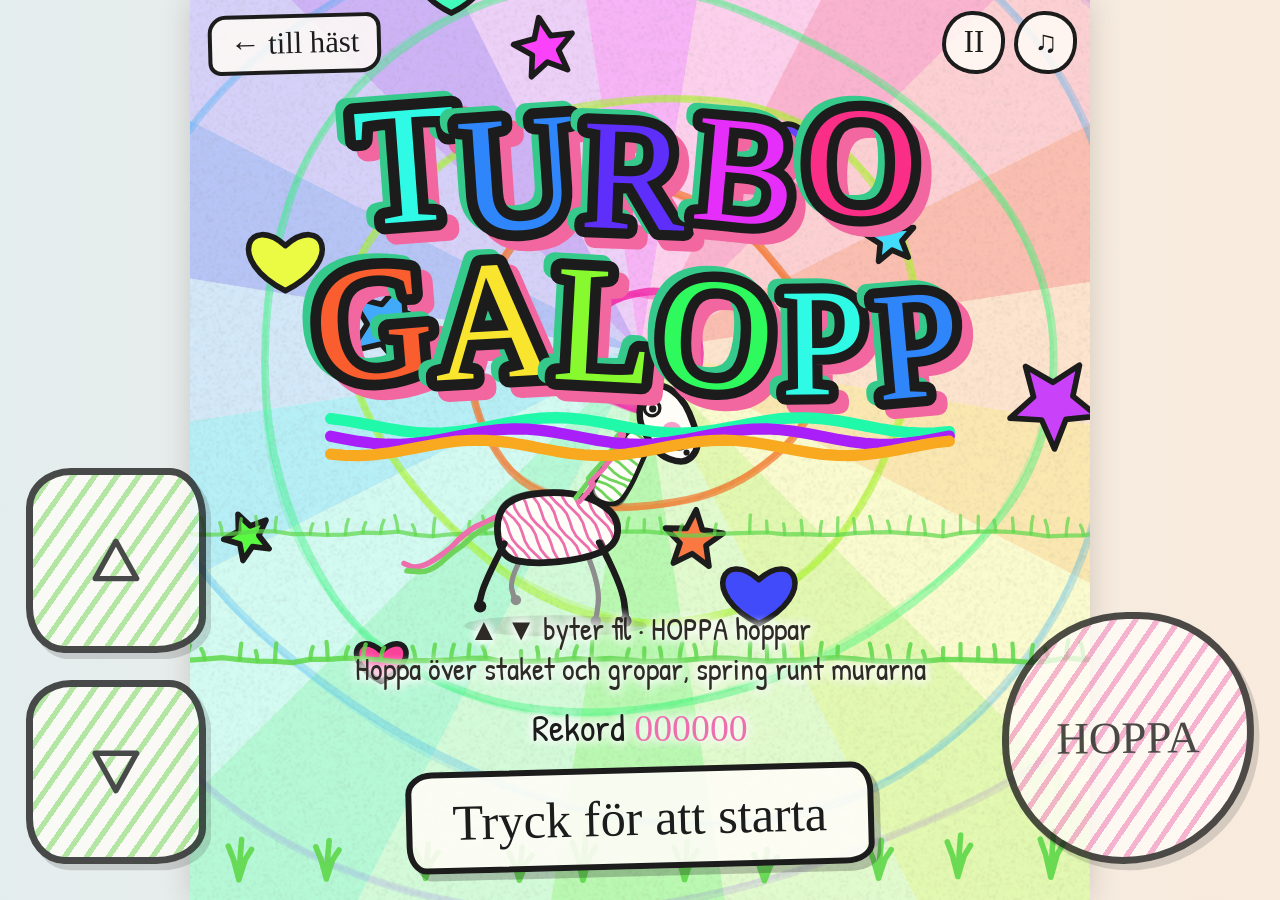
==== turbogalopp/index.html @ 5ca3ac1c "Lägg upp spelet Turbogalopp på /turbogalopp/ med länkar från startsidan Co-Authored-By: Claude Opus " ====
<!DOCTYPE html>
<html lang="sv">
<head>
<meta charset="utf-8">
<meta name="viewport" content="width=device-width,initial-scale=1,maximum-scale=1,user-scalable=no,viewport-fit=cover">
<meta name="theme-color" content="#ece9e6">
<title>Turbogalopp – spela hästspelet från häst</title>
<meta name="description" content="Turbogalopp är ett gratis webbspel från bandet häst. Galoppera genom ängen, hoppa över staket och gropar och samla morötter. Funkar på mobil och dator.">
<link rel="canonical" href="https://haest.se/turbogalopp/">
<link rel="icon" type="image/svg+xml" href="../assets/favicon.svg">
<meta property="og:type" content="website">
<meta property="og:site_name" content="häst">
<meta property="og:locale" content="sv_SE">
<meta property="og:url" content="https://haest.se/turbogalopp/">
<meta property="og:title" content="Turbogalopp – spela hästspelet från häst">
<meta property="og:description" content="Galoppera, hoppa över staket och samla morötter. Slå ditt rekord!">
<meta property="og:image" content="https://haest.se/assets/og-turbogalopp.jpg">
<meta property="og:image:width" content="1200">
<meta property="og:image:height" content="630">
<meta name="twitter:card" content="summary_large_image">
<meta name="twitter:image" content="https://haest.se/assets/og-turbogalopp.jpg">
<script type="application/ld+json">
{"@context":"https://schema.org","@type":"VideoGame","name":"Turbogalopp","url":"https://haest.se/turbogalopp/","inLanguage":"sv-SE","genre":"Endless runner","gamePlatform":"Webbläsare","applicationCategory":"Game","operatingSystem":"Alla","isAccessibleForFree":true,"offers":{"@type":"Offer","price":"0","priceCurrency":"SEK"},"author":{"@type":"MusicGroup","@id":"https://haest.se/#band","name":"häst","url":"https://haest.se/"}}
</script>
<link rel="preconnect" href="https://fonts.googleapis.com">
<link rel="preconnect" href="https://fonts.gstatic.com" crossorigin>
<link href="https://fonts.googleapis.com/css2?family=Patrick+Hand&family=Permanent+Marker&display=swap" rel="stylesheet">
<style>
:root{--ink:#1c1c1c;--pink:#ee6fae;--green:#5fd84a;--paper:linear-gradient(90deg,#e4edee,#f9ebdd);
  --marker:'Permanent Marker','Marker Felt','Chalkboard SE','Comic Sans MS',cursive;
  --hand:'Patrick Hand','Bradley Hand','Segoe Print','Comic Sans MS',cursive}
*{box-sizing:border-box;-webkit-tap-highlight-color:transparent;-webkit-user-select:none;user-select:none;-webkit-touch-callout:none}
html,body{margin:0;height:100%;background:var(--paper);overflow:hidden;overscroll-behavior:none;touch-action:none;color:var(--ink);font-family:var(--hand)}
body{display:flex;flex-direction:column;align-items:center;justify-content:center;gap:3.5vmin;padding:env(safe-area-inset-top) env(safe-area-inset-right) env(safe-area-inset-bottom) env(safe-area-inset-left)}

/* Spelrutan är kvadratisk */
#stage{position:relative;flex:none;width:min(100%,calc(100vh - 46vmin));width:min(100%,calc(100dvh - 46vmin));aspect-ratio:1/1;container-type:inline-size;overflow:hidden;box-shadow:0 0 3vmin rgba(70,55,40,.2)}
#c{display:block;width:100%;height:100%}

.mini{position:absolute;top:1.2cqw;width:7cqw;height:7cqw;display:flex;align-items:center;justify-content:center;font-family:var(--marker);font-size:3.4cqw;background:rgba(255,252,246,.85);border:.5cqw solid var(--ink);border-radius:48% 52% 45% 55%/55% 45% 52% 48%;color:var(--ink);z-index:5;cursor:pointer}
#bSnd{right:1.4cqw}
#bPause{right:9.4cqw}
#bSnd.off{opacity:.4}

.ov{position:absolute;inset:0;display:flex;flex-direction:column;align-items:center;justify-content:center;gap:2.2cqw;background:rgba(250,244,236,.72);text-align:center;font-size:4cqw;line-height:1.35;padding:4cqw;z-index:4}
.ov h1{margin:0;font-family:var(--marker);font-weight:normal;font-size:12cqw;line-height:1.05;color:var(--ink);transform:rotate(-3deg);text-shadow:.8cqw .6cqw 0 #f29bc6,-.5cqw -.4cqw 0 #8be06f}
.ov h1.red{color:var(--ink)}
.ov b{font-family:var(--marker);font-weight:normal;color:var(--pink)}
.ov .big{font-size:5cqw;font-family:var(--marker)}
.ov .how{margin:.8cqw 0 0;font-size:4cqw;line-height:1.4;color:#4a463f}
.gold{color:#e0a800;font-family:var(--marker)}
.blink{animation:bl 1.1s ease-in-out infinite}
@keyframes bl{50%{opacity:.25}}
.hidden{display:none!important}

/* Startskärm: titeln och bakgrunden ritas i canvas, här ligger bara texten längst ned */
.ov.splash{background:none;justify-content:flex-end;gap:1.4cqw;padding-bottom:3.5cqw}
.splash .prompt{font-family:var(--marker);font-size:5.6cqw;background:rgba(255,253,248,.9);border:.7cqw solid var(--ink);border-radius:3cqw 2.4cqw 3.2cqw 2.2cqw/2.4cqw 3.2cqw 2.2cqw 3cqw;padding:1.2cqw 4.5cqw;transform:rotate(-1.5deg);box-shadow:.7cqw .8cqw 0 rgba(28,28,28,.25)}
.splash .rek{font-size:4.2cqw;text-shadow:0 0 1.2cqw #fff,0 0 1.2cqw #fff,0 0 1.2cqw #fff}
.splash .how{margin:0;font-size:3.4cqw;line-height:1.3;color:#2e2a26;text-shadow:0 0 1.2cqw #fff,0 0 1.2cqw #fff,0 0 1.2cqw #fff}
.splash .home{position:absolute;left:2cqw;top:1.6cqw;font-family:var(--marker);font-size:3.4cqw;color:var(--ink);text-decoration:none;background:rgba(255,252,246,.85);border:.5cqw solid var(--ink);border-radius:2cqw 1.6cqw 2.2cqw 1.4cqw;padding:.6cqw 2cqw;transform:rotate(-1.5deg)}
.splash .home:focus-visible{outline:.6cqw solid var(--pink);outline-offset:.6cqw}
.splash.launching>*{opacity:0!important;animation:none!important;transition:opacity .2s}

#toast{position:absolute;left:0;right:0;top:22%;text-align:center;font-family:var(--marker);font-size:6cqw;color:var(--ink);text-shadow:.5cqw .4cqw 0 #f29bc6;opacity:0;pointer-events:none;z-index:3;transform:rotate(-2deg)}
#toast.show{animation:toast 2.4s ease-out}
@keyframes toast{0%{opacity:0;transform:translateY(1.5cqw) rotate(-2deg)}12%{opacity:1;transform:rotate(-2deg)}75%{opacity:1}100%{opacity:0}}

#controls{flex:none;width:100%;height:38vmin;display:grid;grid-template-columns:1fr 1.5fr;gap:3.5vmin;padding:0 4vmin}
.lane{display:flex;flex-direction:column;gap:3vmin;min-height:0}
.btn{flex:1;display:flex;align-items:center;justify-content:center;border:.8vmin solid var(--ink);border-radius:5vmin 4vmin 5.5vmin 4.2vmin/4.4vmin 5.4vmin 4vmin 5vmin;
  background:repeating-linear-gradient(125deg,#fffdf8 0 1.4vmin,#a6e48f 1.4vmin 2vmin);color:var(--ink);font-family:var(--marker);font-size:6.4vmin;touch-action:none;transition:transform .05s;box-shadow:.6vmin .7vmin 0 rgba(28,28,28,.2)}
.btn svg{width:30%;height:48%}
.btn svg *{fill:none;stroke:var(--ink);stroke-width:2.6;stroke-linejoin:round;stroke-linecap:round}
.btn.on{transform:translate(.5vmin,.6vmin);box-shadow:none;filter:brightness(.95)}
#bJump{background:repeating-linear-gradient(125deg,#fffdf8 0 1.4vmin,#f5a3cc 1.4vmin 2vmin);transform:rotate(-.6deg)}
#bJump.on{transform:translate(.5vmin,.6vmin) rotate(-.6deg)}

@media (min-aspect-ratio:13/10){
  #stage{width:min(100%,100vh);width:min(100%,100dvh)}
  #controls{position:fixed;inset:0;display:block;height:auto;padding:0;pointer-events:none}
  .lane{position:absolute;left:calc(env(safe-area-inset-left) + 2vw);bottom:4vmin;width:20vmin;height:44vmin;gap:3vmin}
  #bJump{position:absolute;right:calc(env(safe-area-inset-right) + 2vw);bottom:4vmin;width:28vmin;height:28vmin;border-radius:50% 46% 52% 48%;font-size:5vmin}
  .btn{pointer-events:auto;opacity:.78;font-size:5vmin}
}
</style>
</head>
<body>
<div id="stage">
  <canvas id="c" width="512" height="512"></canvas>
  <div id="toast"></div>
  <div id="bPause" class="mini">II</div>
  <div id="bSnd" class="mini">&#9835;</div>

  <div id="menu" class="ov splash">
    <p class="how">▲ ▼ byter fil · HOPPA hoppar<br>Hoppa över staket och gropar, spring runt murarna</p>
    <div class="rek">Rekord <b id="menuBest">000000</b></div>
    <div class="prompt blink">Tryck för att starta</div>
    <a class="home" id="homeLink" href="../">← till häst</a>
  </div>

  <div id="over" class="ov hidden">
    <h1 class="red">SPELET<br>SLUT</h1>
    <div>Poäng <b id="ovScore">000000</b></div>
    <div>Rekord <b id="ovBest">000000</b></div>
    <div id="ovNew" class="gold hidden blink">Nytt rekord!</div>
    <div class="blink big">Tryck för att köra igen</div>
  </div>

  <div id="pauseOv" class="ov hidden">
    <h1>PAUS</h1>
    <div class="blink big">Tryck för att fortsätta</div>
  </div>
</div>

<div id="controls">
  <div class="lane">
    <div class="btn" id="bUp"><svg viewBox="0 0 24 24"><polygon points="12,3 22,21 2,21"/></svg></div>
    <div class="btn" id="bDown"><svg viewBox="0 0 24 24"><polygon points="12,21 22,3 2,3"/></svg></div>
  </div>
  <div class="btn" id="bJump">HOPPA</div>
</div>

<script>
(() => {
'use strict';

/* ---------- Konstanter ---------- */
const W = 256, H = 256, HX = 30;
const K = 1.35;                         // allt som syns är något större än i första versionen
const FOOT = [150, 186, 222];           // hästens fotlinje i varje fil (0 = längst bort)
const G = 770 * K, JV = 215 * K;        // gravitation, hoppstyrka (samma luftid, högre hopp)
const V_START = 125, V_ACC = 3.2, V_MAX = 300;
const BIOME_LEN = 5200, BLEND = 900;
const KEY_BEST = 'turbogalopp_best_v1';
const INK = '#1c1c1c';
const FONT = '"Permanent Marker","Marker Felt","Chalkboard SE","Comic Sans MS",cursive';

const $ = id => document.getElementById(id);
const cv = $('c'), ctx = cv.getContext('2d');

const clamp = (v, a, b) => Math.max(a, Math.min(b, v));
const lerp = (a, b, t) => a + (b - a) * t;
const hex = h => [parseInt(h.slice(1, 3), 16), parseInt(h.slice(3, 5), 16), parseInt(h.slice(5, 7), 16)];
const mix = (a, b, t) => [lerp(a[0], b[0], t), lerp(a[1], b[1], t), lerp(a[2], b[2], t)];
const css = c => 'rgb(' + (c[0] | 0) + ',' + (c[1] | 0) + ',' + (c[2] | 0) + ')';
const rnd = n => { const s = Math.sin(n * 127.1 + 311.7) * 43758.5453; return s - Math.floor(s); };
const rl = () => Math.floor(Math.random() * 3);
const pad6 = n => String(Math.max(0, Math.floor(n))).padStart(6, '0');

/* ---------- Teman (zoner) ---------- */
const KEYS = ['bgL', 'bgR', 'grass', 'crown', 'sun', 'hill'];
const BIOMES = [
  { name: 'ÄNGEN',      bgL: '#e4edee', bgR: '#f9ebdd', grass: '#5fd84a', crown: '#a6e08f', sun: '#ffd84d', hill: '#b9cccc' },
  { name: 'HÖSTGLÖD',   bgL: '#f1e5d3', bgR: '#f6d2bd', grass: '#e0ae35', crown: '#f29a5c', sun: '#ff9f43', hill: '#d9b9a0' },
  { name: 'FROSTDIMMA', bgL: '#dce2f2', bgR: '#efe6f5', grass: '#6fd3c3', crown: '#cfdcf6', sun: '#f6f8ff', hill: '#b4bfdc' }
].map(b => { const o = { name: b.name }; KEYS.forEach(k => o[k] = hex(b[k])); return o; });
const rgb = {}, pal = {};

/* ---------- Spelstate ---------- */
let state = 'menu';            // menu | launch | play | over
let paused = false;
let time = 0, dist = 0, runDist = 0, playTime = 0, speed = 70;
let score = 0, bonus = 0, best = 0, newRec = false;
let spawnGap = 0, tier = 0, annZone = 0, overTimer = 0, overShown = false, overAt = 0;
let shake = 0, flash = 0, dustT = 0, launchT = 0, whiteFlash = 0;
const LAUNCH_DUR = 2.6;
const confetti = [];
let S = 2, boil = 0, grain = null;
const horse = { lane: 1, laneF: 1, z: 0, vz: 0, onGround: true, jumpBuf: 0, inv: 0, hearts: 3, phase: 0 };
const obstacles = [], pickups = [], particles = [];

try { best = parseInt(localStorage.getItem(KEY_BEST) || '0', 10) || 0; } catch (e) { best = 0; }
$('menuBest').textContent = pad6(best);

/* ---------- Ljud ---------- */
let AC = null, master = null, noiseBuf = null, muted = false;
let outBus = null, fanBus = null;      // egen kanal så att fanfaren kan tystas om man hoppar över den
function initAudio() {
  if (!AC) {
    try {
      AC = new (window.AudioContext || window.webkitAudioContext)();
      master = AC.createGain(); master.gain.value = muted ? 0 : 0.5; master.connect(AC.destination);
      noiseBuf = AC.createBuffer(1, AC.sampleRate, AC.sampleRate);
      const d = noiseBuf.getChannelData(0); for (let i = 0; i < d.length; i++) d[i] = Math.random() * 2 - 1;
    } catch (e) { AC = null; }
  }
  if (AC && AC.state !== 'running') { try { AC.resume(); } catch (e) {} }
  if (AC && !AC._unlocked) {                       // tyst ton som låser upp ljudet på iOS
    try { const b = AC.createBuffer(1, 1, 22050), s = AC.createBufferSource(); s.buffer = b; s.connect(AC.destination); s.start(0); AC._unlocked = true; } catch (e) {}
  }
}
['pointerup', 'touchend', 'click', 'keydown'].forEach(ev => document.addEventListener(ev, () => { if (AC && AC.state !== 'running') { try { AC.resume(); } catch (e) {} } }, { passive: true }));
const mtof = m => 440 * Math.pow(2, (m - 69) / 12);
function tone(f, dur, type, vol, slide, at) {
  if (!AC || muted) return;
  const t = at || AC.currentTime;
  const o = AC.createOscillator(), g = AC.createGain();
  o.type = type || 'square';
  o.frequency.setValueAtTime(f, t);
  if (slide) o.frequency.exponentialRampToValueAtTime(slide, t + dur);
  g.gain.setValueAtTime(vol, t);
  g.gain.exponentialRampToValueAtTime(0.0001, t + dur);
  o.connect(g); g.connect(outBus || master); o.start(t); o.stop(t + dur + 0.03);
}
function noise(dur, vol, ftype, ffreq, at) {
  if (!AC || muted) return;
  const t = at || AC.currentTime;
  const s = AC.createBufferSource(); s.buffer = noiseBuf;
  const f = AC.createBiquadFilter(); f.type = ftype; f.frequency.value = ffreq;
  const g = AC.createGain(); g.gain.setValueAtTime(vol, t); g.gain.exponentialRampToValueAtTime(0.0001, t + dur);
  s.connect(f); f.connect(g); g.connect(outBus || master); s.start(t); s.stop(t + dur + 0.03);
}
const sfx = {
  jump() { tone(260, .16, 'square', .11, 620); },
  land() { noise(.06, .08, 'lowpass', 600); },
  lane() { tone(520, .035, 'square', .04); },
  carrot() { tone(880, .06, 'square', .09); tone(1320, .09, 'square', .09, null, AC ? AC.currentTime + .06 : 0); },
  heart() { [523, 659, 784, 1047].forEach((f, i) => tone(f, .09, 'square', .09, null, AC ? AC.currentTime + i * .07 : 0)); },
  hit() { noise(.28, .3, 'bandpass', 900); tone(170, .3, 'sawtooth', .16, 50); },
  over() { [440, 370, 311, 247].forEach((f, i) => tone(f, .22, 'square', .1, null, AC ? AC.currentTime + i * .18 : 0)); },
  zone() { [392, 523, 659].forEach((f, i) => tone(f, .12, 'triangle', .14, null, AC ? AC.currentTime + i * .09 : 0)); }
};

/* 8-bitsfanfar till startskärmen (ca 2,7 s): C-dur, trumpetlik lead, bas, kick och snare */
function fanfare() {
  if (!AC || muted) return;
  const t0 = AC.currentTime + .05;
  fanBus = AC.createGain(); fanBus.gain.value = 1; fanBus.connect(master); outBus = fanBus;
  const L = [[0, 67, .1], [.12, 67, .1], [.24, 67, .1], [.36, 72, .34], [.72, 67, .1], [.84, 72, .1], [.96, 76, .1], [1.08, 79, .46], [1.58, 76, .1], [1.7, 79, .1], [1.82, 84, .85]];
  const Hm = [[.36, 64, .34], [1.08, 72, .46], [1.82, 76, .85]];
  const B = [[0, 36, .34], [.36, 36, .34], [.72, 41, .3], [1.08, 43, .46], [1.58, 43, .2], [1.82, 36, .9]];
  L.forEach(n => tone(mtof(n[1]), n[2], 'square', .12, null, t0 + n[0]));
  Hm.forEach(n => tone(mtof(n[1]), n[2], 'square', .06, null, t0 + n[0]));
  B.forEach(n => tone(mtof(n[1]), n[2], 'triangle', .26, null, t0 + n[0]));
  [0, .36, .72, 1.08, 1.82].forEach(d => tone(150, .14, 'sine', .35, 40, t0 + d));
  [.36, 1.08, 1.82].forEach(d => noise(.18, .14, 'bandpass', 1800, t0 + d));
  noise(.9, .1, 'highpass', 6000, t0 + 1.82);
  [84, 88, 91, 96].forEach((m, i) => tone(mtof(m), .1, 'square', .06, null, t0 + 2.0 + i * .08));
  outBus = null;
}
function skipFanfare() {
  if (AC && fanBus) { try { fanBus.gain.setTargetAtTime(0, AC.currentTime, .03); } catch (e) {} }
}

/* Liten chiptune-loop: Am - F - C - G */
const BPM = 140, STEP_T = 60 / BPM / 4;
const ROOT = [45, 41, 48, 43];
const CHORD = [[69, 72, 76], [65, 69, 72], [72, 76, 79], [67, 71, 74]];
const ARP = [0, 1, 2, 1, 0, 1, 2, 1];
const BASS_STEPS = [0, 3, 6, 8, 11, 14];
let mStep = 0, mNext = 0, musicOn = false;
function musicStart() { musicOn = true; mStep = 0; mNext = AC ? AC.currentTime + 0.08 : 0; }
function musicResume() { musicOn = true; mNext = AC ? AC.currentTime + 0.05 : 0; }
function musicTick() {
  if (!AC || !musicOn) return;
  const now = AC.currentTime;
  if (mNext < now) mNext = now + 0.05;
  while (mNext < now + 0.2) { playStep(mStep, mNext); mNext += STEP_T; mStep++; }
}
function playStep(s, t) {
  if (muted) return;
  const bar = Math.floor(s / 16) % 4, st = s % 16;
  if (st % 4 === 0) tone(150, .12, 'sine', .32, 42, t);
  if (st === 4 || st === 12) noise(.1, .14, 'bandpass', 1800, t);
  if (st % 2 === 1) noise(.035, .045, 'highpass', 7000, t);
  if (BASS_STEPS.indexOf(st) >= 0) tone(mtof(ROOT[bar] + (st === 6 || st === 14 ? 12 : 0)), STEP_T * 1.7, 'triangle', .22, null, t);
  if (st % 2 === 0) tone(mtof(CHORD[bar][ARP[(st / 2) % 8]]), STEP_T * 1.5, 'square', .04, null, t);
}

/* ---------- Mönster för hinder ---------- */
const OB = {
  fence:  { w: 20, h: Math.round(9 * K) },
  bale:   { w: 20, h: Math.round(15 * K) },
  hurdle: { w: 10, h: Math.round(24 * K) },
  wall:   { w: 18, h: Math.round(40 * K) },
  pit:    { w: 40, h: 0 }
};
function addOb(type, lane, x, w) { obstacles.push({ type, lane, x, w: w || OB[type].w, h: OB[type].h, id: Math.random() * 1000 }); }
function other(l) { let n; do { n = rl(); } while (n === l); return n; }

const PATTERNS = [
  { tier: 0, w: 3, fn: x => { addOb(Math.random() < .5 ? 'fence' : 'bale', rl(), x); return 20; } },
  { tier: 0, w: 2, fn: x => { const l = rl(); for (let i = 0; i < 5; i++) pickups.push({ type: 'carrot', lane: l, x: x + i * 15, z: 0 }); return 75; } },
  { tier: 0, w: 2, fn: x => {
      const l = rl(); addOb('fence', l, x + 21);
      const zs = [8, 23, 32, 23, 8];
      for (let i = 0; i < 5; i++) pickups.push({ type: 'carrot', lane: l, x: x + 2 + i * 13, z: zs[i] });
      return 70; } },
  { tier: 1, w: 3, fn: x => { addOb('wall', rl(), x); return 18; } },
  { tier: 1, w: 2, fn: x => { for (let l = 0; l < 3; l++) addOb('fence', l, x); return 20; } },
  { tier: 1, w: 2, fn: x => { addOb('pit', rl(), x, 40); return 40; } },
  { tier: 2, w: 3, fn: x => { const open = rl(); for (let l = 0; l < 3; l++) if (l !== open) addOb('wall', l, x); return 18; } },
  { tier: 2, w: 2, fn: x => { for (let l = 0; l < 3; l++) addOb('pit', l, x, 44); return 44; } },
  { tier: 2, w: 2, fn: x => { addOb('hurdle', rl(), x); return 10; } },
  { tier: 3, w: 3, fn: x => {
      const sp = Math.max(76, speed * .5); let l = rl();
      for (let i = 0; i < 3; i++) { addOb('wall', l, x + i * sp); l = other(l); }
      return 2 * sp + 18; } },
  { tier: 3, w: 2, fn: x => { for (let l = 0; l < 3; l++) addOb('hurdle', l, x); return 10; } },
  { tier: 4, w: 3, fn: x => {
      const sp = speed * .95;
      for (let l = 0; l < 3; l++) addOb('fence', l, x);
      const open = rl(); for (let l = 0; l < 3; l++) if (l !== open) addOb('wall', l, x + sp);
      return sp + 18; } }
];
function choosePattern() {
  const pool = PATTERNS.filter(p => p.tier <= tier);
  let r = Math.random() * pool.reduce((s, p) => s + p.w, 0);
  for (const p of pool) { r -= p.w; if (r < 0) return p; }
  return pool[0];
}
function spawn() {
  const x0 = W + 24;
  let len = choosePattern().fn(x0);
  if (horse.hearts < 3 && Math.random() < .12) { pickups.push({ type: 'heart', lane: rl(), x: x0 + len + 40, z: 0 }); len += 60; }
  spawnGap = len + speed * (0.9 + Math.random() * 0.35) + 24;
}

/* ---------- Partiklar ---------- */
function puff(x, y, n, col, vy0) {
  for (let i = 0; i < n; i++) particles.push({ x, y, vx: -30 - Math.random() * 70, vy: -(vy0 || 20) * (.3 + Math.random()), life: .35 + Math.random() * .3, max: .65, s: 1.3 + Math.random() * 2, c: col });
}
function sparks(x, y, n, cols) {
  for (let i = 0; i < n; i++) {
    const a = Math.random() * 6.28, v = 40 + Math.random() * 90;
    particles.push({ x, y, vx: Math.cos(a) * v, vy: Math.sin(a) * v - 30, life: .4 + Math.random() * .3, max: .7, s: 2.2, c: cols[i % cols.length] });
  }
}

/* ---------- Styrning ---------- */
function showToast(t) { const el = $('toast'); el.textContent = t; el.classList.remove('show'); void el.offsetWidth; el.classList.add('show'); }
function laneMove(d) {
  if (state !== 'play' || paused) return;
  const n = clamp(horse.lane + d, 0, 2);
  if (n !== horse.lane) { horse.lane = n; sfx.lane(); }
}
function doJump() { horse.vz = JV; horse.onGround = false; horse.jumpBuf = 0; sfx.jump(); puff(HX + 10, laneFoot(), 4, '#b9a98a', 25); }
function jumpPress() {
  if (state !== 'play' || paused) return;
  if (horse.onGround) doJump(); else horse.jumpBuf = .14;
}
function laneFoot() {
  const f = clamp(horse.laneF, 0, 2), i = Math.min(1, Math.floor(f)), t = f - i;
  return lerp(FOOT[i], FOOT[i + 1], t);
}

function start() {
  initAudio(); skipFanfare(); confetti.length = 0; whiteFlash = 0;
  $('menu').classList.remove('launching');
  obstacles.length = 0; pickups.length = 0; particles.length = 0;
  Object.assign(horse, { lane: 1, laneF: 1, z: 0, vz: 0, onGround: true, jumpBuf: 0, inv: 0, hearts: 3, phase: 0 });
  state = 'play'; paused = false; dist = 0; runDist = 0; playTime = 0; bonus = 0; score = 0; newRec = false;
  speed = V_START; spawnGap = 170; tier = 0; annZone = 0; shake = 0; flash = 0; overShown = false;
  $('menu').classList.add('hidden'); $('over').classList.add('hidden'); $('pauseOv').classList.add('hidden');
  musicStart();
}
function beginLaunch() {
  initAudio();
  if (AC && AC.state !== 'running') { try { AC.resume().then(fanfare).catch(() => {}); } catch (e) {} } else fanfare();
  state = 'launch'; launchT = 0; whiteFlash = .6;
  $('menu').classList.add('launching');
  confetti.length = 0;
  for (let i = 0; i < 90; i++) {
    const a = Math.random() * Math.PI * 2, v = 40 + Math.random() * 150;
    confetti.push({ x: 128, y: 100, vx: Math.cos(a) * v, vy: Math.sin(a) * v - 70, rot: Math.random() * 6.28, vr: (Math.random() - .5) * 14, c: Math.floor(Math.random() * 360), life: 1.6 + Math.random() * 1.4 });
  }
}
function hurt(kind) {
  if (horse.inv > 0 || state !== 'play') return;
  horse.hearts--; horse.inv = 1.6; shake = .3; flash = .35;
  speed *= .62; sfx.hit();
  sparks(HX + 20, laneFoot() - horse.z - 18, 12, ['#ee6fae', '#1c1c1c', '#f2c230']);
  if (kind === 'pit') { horse.vz = 170 * K; horse.onGround = false; }
  if (horse.hearts <= 0) gameOver();
}
function gameOver() {
  state = 'over'; overTimer = 0; overShown = false; horse.inv = 0; musicOn = false;
  sfx.over();
  if (score > best) { best = score; newRec = true; try { localStorage.setItem(KEY_BEST, String(best)); } catch (e) {} }
}
function showOver() {
  overShown = true; overAt = performance.now();
  $('ovScore').textContent = pad6(score); $('ovBest').textContent = pad6(best);
  $('ovNew').classList.toggle('hidden', !newRec);
  $('menuBest').textContent = pad6(best);
  $('over').classList.remove('hidden');
}
function setPaused(p) {
  if (state !== 'play') return;
  paused = p; $('pauseOv').classList.toggle('hidden', !p);
  if (p) musicOn = false; else musicResume();
}

function bindBtn(el, fn) {
  el.addEventListener('pointerdown', e => { e.preventDefault(); e.stopPropagation(); initAudio(); el.classList.add('on'); fn(); });
  ['pointerup', 'pointercancel', 'pointerleave'].forEach(ev => el.addEventListener(ev, () => el.classList.remove('on')));
}
bindBtn($('bUp'), () => laneMove(-1));
bindBtn($('bDown'), () => laneMove(1));
bindBtn($('bJump'), jumpPress);
$('bSnd').addEventListener('pointerdown', e => {
  e.preventDefault(); e.stopPropagation(); initAudio();
  muted = !muted; if (master) master.gain.value = muted ? 0 : .5; $('bSnd').classList.toggle('off', muted);
});
$('bPause').addEventListener('pointerdown', e => { e.preventDefault(); e.stopPropagation(); setPaused(!paused); });
cv.addEventListener('pointerdown', e => { e.preventDefault(); initAudio(); jumpPress(); });
/* Länken tillbaka till haest.se ska inte starta spelet */
['pointerdown', 'pointerup'].forEach(ev => $('homeLink').addEventListener(ev, e => e.stopPropagation()));
$('homeLink').addEventListener('keydown', e => e.stopPropagation());
$('menu').addEventListener('pointerdown', e => { e.preventDefault(); initAudio(); });
$('menu').addEventListener('pointerup', e => { e.preventDefault(); if (state === 'menu') beginLaunch(); else if (state === 'launch' && launchT > .3) start(); });
$('over').addEventListener('pointerdown', e => { e.preventDefault(); if (performance.now() - overAt > 700) start(); });
$('pauseOv').addEventListener('pointerdown', e => { e.preventDefault(); setPaused(false); });

document.addEventListener('keydown', e => {
  const c = e.code;
  if (c === 'ArrowUp' || c === 'KeyW') { laneMove(-1); e.preventDefault(); }
  else if (c === 'ArrowDown' || c === 'KeyS') { laneMove(1); e.preventDefault(); }
  else if (c === 'Space' || c === 'ArrowRight' || c === 'KeyD' || c === 'KeyZ' || c === 'KeyX') {
    e.preventDefault(); if (e.repeat) return; initAudio();
    if (state === 'menu') beginLaunch();
    else if (state === 'launch') start();
    else if (state === 'over') { if (overShown && performance.now() - overAt > 400) start(); }
    else if (paused) setPaused(false);
    else jumpPress();
  }
  else if (c === 'Enter') { if (state === 'menu') beginLaunch(); else if (state === 'launch' || (state === 'over' && overShown)) start(); else if (paused) setPaused(false); }
  else if (c === 'KeyP' || c === 'Escape') setPaused(!paused);
  else if (c === 'KeyM') { initAudio(); muted = !muted; if (master) master.gain.value = muted ? 0 : .5; $('bSnd').classList.toggle('off', muted); }
});
document.addEventListener('visibilitychange', () => { if (document.hidden && state === 'play' && !paused) setPaused(true); });
window.addEventListener('blur', () => { if (state === 'play' && !paused) setPaused(true); });
document.addEventListener('gesturestart', e => e.preventDefault());
document.addEventListener('contextmenu', e => e.preventDefault());

/* ---------- Uppdatering ---------- */
function update(dt) {
  time += dt;
  if (state === 'play') {
    playTime += dt;
    const target = Math.min(V_MAX, V_START + playTime * V_ACC);
    speed += (target - speed) * Math.min(1, dt * 1.5);
    tier = Math.min(4, Math.floor(playTime / 12));
    runDist += speed * dt;
    score = Math.floor(runDist * .5) + bonus;
    musicTick();
  } else if (state === 'over') {
    speed = Math.max(0, speed - 300 * dt);
    overTimer += dt;
    if (!overShown && overTimer > .9) showOver();
  } else {
    speed = 70;
  }
  dist += speed * dt;

  if (state === 'play') {
    const zone = Math.floor((dist + BLEND) / BIOME_LEN);
    if (zone !== annZone) { annZone = zone; showToast(BIOMES[zone % 3].name); sfx.zone(); }
  }

  if (state === 'launch') {
    launchT += dt;
    for (const c of confetti) { c.x += c.vx * dt; c.y += c.vy * dt; c.vy += 180 * dt; c.vx *= 1 - .6 * dt; c.rot += c.vr * dt; c.life -= dt; }
    if (launchT >= LAUNCH_DUR) start();
  }
  whiteFlash = Math.max(0, whiteFlash - dt * 1.6);

  /* Häst */
  const d = horse.lane - horse.laneF, stp = 9 * dt;
  horse.laneF = Math.abs(d) <= stp ? horse.lane : horse.laneF + Math.sign(d) * stp;
  if (!horse.onGround) {
    horse.vz -= G * dt; horse.z += horse.vz * dt;
    if (horse.z <= 0) {
      horse.z = 0; horse.vz = 0; horse.onGround = true;
      puff(HX + 12, laneFoot(), 6, '#b9a98a', 30); sfx.land();
      if (horse.jumpBuf > 0 && state === 'play') doJump();
    }
  }
  horse.jumpBuf = Math.max(0, horse.jumpBuf - dt);
  horse.inv = Math.max(0, horse.inv - dt);
  horse.phase += dt * Math.PI * 2 * (1.4 + speed / 170);
  if (horse.onGround && speed > 20) {
    dustT -= dt;
    if (dustT <= 0) { dustT = .09; puff(HX + 8 + (Math.random() < .5 ? 0 : 24), laneFoot(), 1, '#b9a98a', 14); }
  }

  /* Objekt */
  const mv = speed * dt;
  for (const o of obstacles) o.x -= mv;
  for (const p of pickups) p.x -= mv;
  for (let i = obstacles.length - 1; i >= 0; i--) if (obstacles[i].x < -60) obstacles.splice(i, 1);
  for (let i = pickups.length - 1; i >= 0; i--) if (pickups[i].x < -30) pickups.splice(i, 1);

  if (state === 'play') {
    spawnGap -= mv;
    if (spawnGap <= 0) spawn();

    const hl = HX + 6, hr = HX + 34, lane = Math.round(horse.laneF);
    for (const o of obstacles) {
      if (o.lane !== lane) continue;
      if (o.type === 'pit') {
        if (hr > o.x + 8 && hl < o.x + o.w - 8 && horse.z < 3) hurt('pit');
      } else if (hr > o.x + 2 && hl < o.x + o.w - 2 && horse.z < o.h - 3) hurt('hit');
    }
    for (let i = pickups.length - 1; i >= 0; i--) {
      const p = pickups[i];
      if (p.lane !== lane || hr <= p.x || hl >= p.x + 10) continue;
      if (Math.abs((horse.z + 11) - (p.z + 7)) > 20) continue;
      pickups.splice(i, 1);
      if (p.type === 'heart') { if (horse.hearts < 3) horse.hearts++; bonus += 100; sfx.heart(); sparks(p.x + 5, FOOT[p.lane] - p.z - 10, 8, ['#ee6fae', '#f2c230']); }
      else { bonus += 250; sfx.carrot(); sparks(p.x + 5, FOOT[p.lane] - p.z - 10, 6, ['#ff9a2e', '#f2c230']); }
    }
  }

  for (let i = particles.length - 1; i >= 0; i--) {
    const p = particles[i];
    p.life -= dt; if (p.life <= 0) { particles.splice(i, 1); continue; }
    p.x += p.vx * dt; p.y += p.vy * dt; p.vy += 140 * dt;
  }
  shake = Math.max(0, shake - dt); flash = Math.max(0, flash - dt);
}

/* ---------- Handritad ritstil ---------- */
/* Linjerna "kokar" ~9 gånger i sekunden, som i en handritad loop. */
function R(seed, i, amp) { return (rnd(seed * 7.31 + i * 1.93 + boil * 5.17) - .5) * 2 * amp; }
function wob(pts, seed, amp) {
  const q = new Array(pts.length);
  for (let i = 0; i < pts.length; i++) q[i] = [pts[i][0] + R(seed, i * 2, amp), pts[i][1] + R(seed, i * 2 + 1, amp)];
  return q;
}
function pathSmooth(q, closed) {
  const n = q.length;
  ctx.beginPath();
  if (n < 3) { ctx.moveTo(q[0][0], q[0][1]); for (let i = 1; i < n; i++) ctx.lineTo(q[i][0], q[i][1]); return; }
  if (closed) {
    ctx.moveTo((q[n - 1][0] + q[0][0]) / 2, (q[n - 1][1] + q[0][1]) / 2);
    for (let i = 0; i < n; i++) { const a = q[i], b = q[(i + 1) % n]; ctx.quadraticCurveTo(a[0], a[1], (a[0] + b[0]) / 2, (a[1] + b[1]) / 2); }
    ctx.closePath();
  } else {
    ctx.moveTo(q[0][0], q[0][1]);
    for (let i = 1; i < n - 1; i++) { const a = q[i], b = q[i + 1]; ctx.quadraticCurveTo(a[0], a[1], (a[0] + b[0]) / 2, (a[1] + b[1]) / 2); }
    ctx.lineTo(q[n - 1][0], q[n - 1][1]);
  }
}
/* Svart/färgad kontur, ritad två gånger med lite förskjutning */
function ink(pts, col, w, seed, closed, amp, alpha) {
  const base = ctx.globalAlpha, a = alpha === undefined ? 1 : alpha;
  ctx.lineCap = 'round'; ctx.lineJoin = 'round'; ctx.strokeStyle = col;
  for (let pass = 0; pass < 2; pass++) {
    pathSmooth(wob(pts, seed + pass * 3.7, amp === undefined ? .3 : amp), closed);
    ctx.lineWidth = pass ? w * .55 : w;
    ctx.globalAlpha = base * a * (pass ? .5 : 1);
    ctx.stroke();
  }
  ctx.globalAlpha = base;
}
function fillPoly(pts, col, seed, amp) {
  pathSmooth(wob(pts, seed, amp === undefined ? .25 : amp), true);
  ctx.fillStyle = col; ctx.fill();
}
/* Vågig skraffering, klippt mot formen */
function hatch(pts, seed, col, sp, ang, wig, lw) {
  const q = wob(pts, seed, .25);
  let x0 = 1e9, y0 = 1e9, x1 = -1e9, y1 = -1e9;
  for (const p of q) { if (p[0] < x0) x0 = p[0]; if (p[0] > x1) x1 = p[0]; if (p[1] < y0) y0 = p[1]; if (p[1] > y1) y1 = p[1]; }
  const cx = (x0 + x1) / 2, cy = (y0 + y1) / 2, r = Math.hypot(x1 - x0, y1 - y0) / 2 + 1;
  pathSmooth(q, true);
  ctx.save(); ctx.clip();
  ctx.translate(cx, cy); ctx.rotate(ang);
  ctx.strokeStyle = col; ctx.lineWidth = lw || .45; ctx.lineCap = 'round'; ctx.lineJoin = 'round';
  ctx.beginPath();
  let k = 0;
  for (let y = -r; y <= r; y += sp, k++) {
    for (let x = -r; x <= r; x += 1.3) {
      const yy = y + Math.sin(x * .85 + k * 1.7 + boil * .9) * wig;
      if (x === -r) ctx.moveTo(x, yy); else ctx.lineTo(x, yy);
    }
  }
  ctx.stroke(); ctx.restore();
}
/* Hjärta som en lite sned handritad kontur */
function heartPts(cx, cy, s) {
  const pts = [], n = 16;
  for (let i = 0; i < n; i++) {
    const t = i / n * Math.PI * 2;
    const x = 16 * Math.pow(Math.sin(t), 3), y = -(13 * Math.cos(t) - 5 * Math.cos(2 * t) - 2 * Math.cos(3 * t) - Math.cos(4 * t));
    pts.push([cx + x * s / 32, cy + y * s / 32 + s * .04]);
  }
  return pts;
}
function heartPath(cx, cy, s) {
  ctx.beginPath();
  ctx.moveTo(cx, cy + s * .38);
  ctx.bezierCurveTo(cx - s * .85, cy - s * .05, cx - s * .5, cy - s * .7, cx, cy - s * .25);
  ctx.bezierCurveTo(cx + s * .5, cy - s * .7, cx + s * .85, cy - s * .05, cx, cy + s * .38);
  ctx.closePath();
}
function starPath(cx, cy, r, rot) {
  ctx.beginPath();
  for (let i = 0; i < 10; i++) {
    const a = rot + i * Math.PI / 5 - Math.PI / 2, rr = i % 2 ? r * .45 : r;
    const x = cx + Math.cos(a) * rr, y = cy + Math.sin(a) * rr;
    if (i) ctx.lineTo(x, y); else ctx.moveTo(x, y);
  }
  ctx.closePath();
}
function blob(cx, cy, rx, ry, n, bump, seed) {
  const pts = [];
  for (let i = 0; i < n; i++) {
    const a = i / n * Math.PI * 2, b = 1 + bump * Math.sin(a * 3 + seed);
    pts.push([cx + Math.cos(a) * rx * b, cy + Math.sin(a) * ry * b]);
  }
  return pts;
}

/* ---------- Palett, papper, bakgrund ---------- */
function updatePalette() {
  const idx = Math.floor(dist / BIOME_LEN), pos = dist - idx * BIOME_LEN;
  let t = clamp((pos - (BIOME_LEN - BLEND)) / BLEND, 0, 1); t = t * t * (3 - 2 * t);
  const a = BIOMES[idx % 3], b = BIOMES[(idx + 1) % 3];
  KEYS.forEach(k => { rgb[k] = mix(a[k], b[k], t); pal[k] = css(rgb[k]); });
}
function makeGrain(pw, ph) {
  const c = document.createElement('canvas'); c.width = pw; c.height = ph;
  const g = c.getContext('2d'), id = g.createImageData(pw, ph), d = id.data;
  for (let i = 0; i < d.length; i += 4) {
    const v = 90 + Math.random() * 110 | 0;
    d[i] = v; d[i + 1] = v - 4; d[i + 2] = v - 10;
    d[i + 3] = Math.random() < .55 ? Math.random() * 26 | 0 : 0;
  }
  g.putImageData(id, 0, 0);
  return c;
}
function resize() {
  const r = cv.getBoundingClientRect();
  const dpr = Math.min(window.devicePixelRatio || 1, 3);
  const pw = Math.max(64, Math.min(1500, Math.round(r.width * dpr)));
  if (cv.width !== pw || cv.height !== pw) { cv.width = pw; cv.height = pw; }
  S = pw / W;
  grain = makeGrain(Math.ceil(pw / 2.2), Math.ceil(pw / 2.2));
}
function drawPaper() {
  const g = ctx.createLinearGradient(0, 0, W, 0);
  g.addColorStop(0, pal.bgL); g.addColorStop(1, pal.bgR);
  ctx.fillStyle = g; ctx.fillRect(0, 0, W, H);
  if (grain) {
    ctx.setTransform(1, 0, 0, 1, 0, 0);
    ctx.imageSmoothingEnabled = true;
    ctx.drawImage(grain, 0, 0, cv.width, cv.height);
    ctx.setTransform(S, 0, 0, S, 0, 0);
  }
}

const DECOR = Array.from({ length: 9 }, (_, i) => ({ x: i * 57 + rnd(i + 3) * 24, y: 34 + rnd(i + 30) * 70, t: i % 3, p: rnd(i + 70) * 6.28 }));
function drawDoodles() {
  /* sol / måne */
  const sx = 198, sy = 66;
  const disc = blob(sx, sy, 14, 14, 12, .03, 1);
  ctx.save(); ctx.globalAlpha = .9;
  pathSmooth(wob(disc, 3, .4), true); ctx.fillStyle = '#fffdf8'; ctx.fill();
  hatch(disc, 4, pal.sun, 1.7, .9, .4, .8);
  ink(disc, '#6a6458', 1, 5, true, .5, .8);
  ctx.restore();

  /* moln */
  ctx.save(); ctx.globalAlpha = .7;
  for (let i = 0; i < 4; i++) {
    const span = 380, x = (((i * 95 + rnd(i + 11) * 30) - dist * .04) % span + span) % span - 60;
    if (x > W + 50) continue;
    const y = 38 + rnd(i + 21) * 44, w = 46 + rnd(i + 5) * 24;
    ctx.save(); ctx.translate(x, y);
    const cl = blob(0, 0, w / 2, w / 5, 14, .22, i);
    pathSmooth(wob(cl, i + 8, .5), true); ctx.fillStyle = 'rgba(255,255,255,.55)'; ctx.fill();
    ink(cl, '#aab6c6', .9, i * 3 + 1, true, .5, .9);
    ctx.restore();
  }
  ctx.restore();

  /* kullar */
  ctx.save();
  const off = dist * .07, pts = [];
  for (let x = -6; x <= W + 8; x += 8) pts.push([x, 124 + Math.sin((x + off) * .022) * 7 + Math.sin((x + off) * .06 + 1) * 3]);
  const poly = pts.concat([[W + 8, 150], [-6, 150]]);
  pathSmooth(poly, true); ctx.globalAlpha = .28; ctx.fillStyle = pal.hill; ctx.fill();
  ctx.globalAlpha = 1;
  ink(pts, pal.hill, 1.2, 77, false, .45, .95);
  ctx.restore();

  /* svävande hjärtan och stjärnor */
  ctx.save(); ctx.lineWidth = 1; ctx.lineJoin = 'round'; ctx.globalAlpha = .75;
  const span = 513;
  for (const d of DECOR) {
    const x = (((d.x - dist * .11) % span) + span) % span - 30;
    if (x > W + 10) continue;
    const y = d.y + Math.sin(time * 1.4 + d.p) * 2.5;
    if (d.t === 0) { ctx.strokeStyle = '#62d94c'; heartPath(x, y, 8); }
    else { ctx.strokeStyle = d.t === 1 ? '#f2c230' : '#f08cbc'; starPath(x, y, 5.6, Math.sin(d.p + boil * .3) * .12); }
    ctx.stroke();
  }
  ctx.restore();

  /* träd */
  ctx.save(); ctx.globalAlpha = .8;
  const sp = 46, off2 = dist * .22, k0 = Math.floor(off2 / sp) - 1;
  for (let k = k0; k <= k0 + Math.ceil(W / sp) + 2; k++) {
    if (rnd(k + 400) < .25) continue;
    const x = k * sp + rnd(k) * 16 - off2;
    if (x < -16 || x > W + 16) continue;
    const h = 9 + rnd(k + 99) * 9, by = 146;
    ink([[x, by], [x + .6, by - h * .6], [x, by - h]], INK, 1, k, false, .3, .8);
    const cr = blob(x, by - h - 7, 8 + rnd(k + 7) * 3, 8 + rnd(k + 9) * 3, 10, .15, k);
    pathSmooth(wob(cr, k + 2, .5), true); ctx.fillStyle = pal.crown; ctx.fill();
    ink(cr, INK, .9, k + 5, true, .5, .75);
  }
  ctx.restore();
}

function gy(l, idx) { return FOOT[l] + 1.8 + Math.sin(idx * .9 + l * 2) * .5 + R(l * 31, idx, .35); }
function drawGrass(l) {
  const w = [1.2, 1.5, 1.9][l], a = [.7, .85, 1][l];
  ctx.save(); ctx.globalAlpha = a; ctx.lineCap = 'round'; ctx.lineJoin = 'round';
  ctx.strokeStyle = pal.grass; ctx.lineWidth = w;
  const step = 5, k0 = Math.floor(dist / step), off = dist - k0 * step;
  ctx.beginPath();
  for (let i = -2; i * step - off <= W + 10; i++) {
    const x = i * step - off, y = gy(l, k0 + i);
    if (i === -2) ctx.moveTo(x, y); else ctx.lineTo(x, y);
  }
  ctx.stroke();
  ctx.lineWidth = w * .8;
  ctx.beginPath();
  for (let i = -2; i * step - off <= W + 10; i++) {
    const idx = k0 + i;
    if (rnd(idx * 3 + l) < .1) continue;
    const x = i * step - off, y = gy(l, idx), hgt = 2.8 + rnd(idx + l * 9) * 2.4, lean = (rnd(idx + 50) - .5) * 2;
    ctx.moveTo(x, y); ctx.lineTo(x + lean * .4, y - hgt * .6); ctx.lineTo(x + lean, y - hgt);
  }
  ctx.stroke();
  ctx.restore();
}
/* Stora grästussar längst fram, rör sig snabbare */
function drawForeground() {
  ctx.save(); ctx.strokeStyle = pal.grass; ctx.lineWidth = 1.6; ctx.lineCap = 'round'; ctx.lineJoin = 'round'; ctx.globalAlpha = .9;
  const span = 26 * 12, off = (dist * 1.45) % span;
  ctx.beginPath();
  for (let k = 0; k < 12; k++) {
    const x = (((k * 26 + rnd(k + 600) * 10 - off) % span) + span) % span - 14;
    if (x > W + 10) continue;
    const y = H - 6 + R(k, 3, .8), h = 6 + rnd(k + 640) * 5;
    ctx.moveTo(x, y); ctx.lineTo(x - 1.5, y - h * .6); ctx.lineTo(x - 3, y - h);
    ctx.moveTo(x, y); ctx.lineTo(x + .4, y - h * .7); ctx.lineTo(x + .8, y - h * 1.2);
    ctx.moveTo(x, y); ctx.lineTo(x + 1.8, y - h * .6); ctx.lineTo(x + 3.6, y - h * .9);
  }
  ctx.stroke(); ctx.restore();
}

/* ---------- Hinder, plock och häst ---------- */
function shadow(x, y, w) {
  ctx.save(); ctx.globalAlpha = .13; ctx.fillStyle = '#4a4540';
  ctx.beginPath(); ctx.ellipse(x + w / 2, y + 2, w / 2 + 1, 2.4, 0, 0, 6.283); ctx.fill(); ctx.restore();
}
function clipPoly(pts, seed) { pathSmooth(wob(pts, seed, .3), true); ctx.save(); ctx.clip(); }

function drawPit(o) {
  const cy = FOOT[o.lane] - 4, x = o.x, w = o.w, id = o.id;
  const pts = [[0, -10], [w * .5, -13], [w, -10], [w + 1.5, 0], [w, 11], [w * .5, 14], [0, 11], [-1.5, 0]].map(p => [x + p[0], cy + p[1]]);
  fillPoly(pts, '#fffdf8', id, .5);
  hatch(pts, id + 2, INK, 1.1, .45, .8, .6);
  hatch(pts, id + 3, '#4a4458', 1.3, -.7, .7, .5);
  ink(pts, INK, 1.5, id + 4, true, .6);
  /* jordkanter som små streck runt gropen */
  for (let i = 0; i < 7; i++) {
    const px = x + 3 + i * (w - 6) / 6, up = i % 2 ? -1 : 1;
    ink([[px, cy - 12.5 + up], [px + (rnd(id + i) - .5) * 3, cy - 16 + up]], '#a8683a', .9, id + 20 + i, false, .3);
    ink([[px + 2, cy + 13.5], [px + 2 + (rnd(id + i + 9) - .5) * 3, cy + 17]], '#a8683a', .9, id + 30 + i, false, .3);
  }
}
function drawObstacle(o) {
  const y = FOOT[o.lane], x = o.x, w = o.w, h = o.h, id = o.id;
  shadow(x, y, w);
  if (o.type === 'fence') {
    /* fyra spetsiga plankor och två sneda ribbor */
    const n = 4, pw = w / n;
    for (let i = 0; i < n; i++) {
      const px = x + i * pw + .5, hh = h + (rnd(id + i) - .5) * 2.4;
      const pts = [[px, y], [px + .3, y - hh + 4], [px + pw * .45, y - hh - 1.4], [px + pw - .9, y - hh + 4], [px + pw - .6, y]];
      fillPoly(pts, '#fffdf8', id + i, .4);
      hatch(pts, id + i + 5, '#e08a3c', 1.05, .9, .3, .55);
      ink(pts, INK, 1.3, id + i + 9, true, .5);
    }
    ink([[x - 1.5, y - h * .72], [x + w + 1.5, y - h * .66]], INK, 1.4, id + 20, false, .5);
    ink([[x - 1, y - h * .28], [x + w + 2, y - h * .34]], INK, 1.4, id + 21, false, .5);
  } else if (o.type === 'bale') {
    const pts = [[x, y - 3], [x + .6, y - h + 6], [x + w * .28, y - h + .6], [x + w * .72, y - h], [x + w - .2, y - h + 6], [x + w + .5, y - 3], [x + w * .66, y + .8], [x + w * .22, y + .4]];
    fillPoly(pts, '#fffdf8', id, .5);
    hatch(pts, id + 2, '#e6b93c', 1.1, .35, .55, .6);
    ink(pts, INK, 1.5, id + 4, true, .6);
    ink([[x + w * .36, y - h + 1], [x + w * .38, y - 1]], INK, .9, id + 6, false, .4, .85);
    ink([[x + w * .66, y - h + 1], [x + w * .64, y - 1]], INK, .9, id + 7, false, .4, .85);
    ink([[x + 3, y - h + 1], [x + 1, y - h - 3.5]], '#c99a22', 1, id + 8, false, .3);
    ink([[x + w - 4, y - h + 1], [x + w - 2, y - h - 3]], '#c99a22', 1, id + 9, false, .3);
  } else if (o.type === 'hurdle') {
    const post = (px, s) => {
      const pts = [[px, y], [px + .3, y - h], [px + 3.4, y - h + .3], [px + 3.2, y]];
      fillPoly(pts, '#fffdf8', id + s, .4); hatch(pts, id + s + 2, '#ee4b6a', 1, .3, .3, .6); ink(pts, INK, 1.3, id + s + 4, true, .5);
    };
    post(x - .5, 0); post(x + w - 3, 10);
    const bar = (by, hh, s) => {
      const pts = [[x - 2, by], [x + w * .5, by - .7], [x + w + 2, by + .3], [x + w + 2.3, by + hh], [x + w * .5, by + hh + .6], [x - 2, by + hh - .3]];
      fillPoly(pts, '#fffdf8', id + s, .4); hatch(pts, id + s + 2, '#ee4b6a', 1, 1.2, .3, .6); ink(pts, INK, 1.3, id + s + 4, true, .5);
    };
    bar(y - h + 3, 6, 20); bar(y - h * .5, 5, 30);
  } else if (o.type === 'wall') {
    const pts = [[x, y], [x - .6, y - h * .5], [x + .4, y - h + 1.5], [x + w * .5, y - h - 1], [x + w + .8, y - h + 1.2], [x + w + .2, y - h * .5], [x + w, y]];
    fillPoly(pts, '#fffdf8', id, .5);
    hatch(pts, id + 2, '#9fb4d6', 1.25, .7, .4, .6);
    /* stenar, bara inne i muren */
    clipPoly(pts, id);
    const rows = 6, rh = h / rows;
    for (let r = 0; r < rows; r++) {
      const ry = y - r * rh;
      if (r > 0) ink([[x - 2, ry + (rnd(id + r) - .5) * 1.6], [x + w + 2, ry + (rnd(id + r + 7) - .5) * 1.6]], INK, 1, id + 10 + r, false, .5, .85);
      const seps = r % 2 ? [w * .27, w * .75] : [w * .52];
      for (let s = 0; s < seps.length; s++) ink([[x + seps[s], ry], [x + seps[s] + (rnd(id + r * 3 + s) - .5) * 1.6, ry - rh]], INK, 1, id + 30 + r * 3 + s, false, .5, .85);
    }
    ctx.restore();
    ink(pts, INK, 1.7, id + 4, true, .6);
  }
}
function drawCarrot(p) {
  const x = p.x, y = FOOT[p.lane] - p.z - 12 + Math.sin(time * 6 + p.x * .1) * 1.6, id = p.x * .13;
  ink([[x + 1.4, y - 1], [x + .2, y - 5], [x + 3.4, y - 3], [x + 3.4, y - 6.4], [x + 5.4, y - 3], [x + 6.6, y - 5], [x + 5.6, y - 1]], '#3fb835', 1.1, id, false, .3);
  const body = [[x, y], [x + 7, y], [x + 3.6, y + 10]];
  fillPoly(body, '#fffdf8', id, .3);
  hatch(body, id + 2, '#ff8f1f', .95, .8, .25, .6);
  ink(body, INK, 1.1, id + 3, true, .35);
}
function drawHeartPickup(p) {
  const x = p.x + 5, y = FOOT[p.lane] - 14 + Math.sin(time * 5) * 2.2, id = p.x * .07;
  const pts = heartPts(x, y, 13);
  fillPoly(pts, '#fffdf8', id, .3);
  hatch(pts, id + 2, '#ee4f95', 1, .9, .3, .65);
  ink(pts, INK, 1.2, id + 4, true, .4);
}

/* Hästen: vitt huvud, rosa skrafferad kropp, grön hals, rosa/grön man och svans */
const BODY = [[6, -16], [8.5, -19.5], [15, -20.5], [21.5, -19.5], [26, -16], [25.5, -11.5], [20, -9], [12, -8.2], [7, -9.5]];
const NECK = [[21, -19.5], [23.2, -23.5], [25.6, -27.4], [28, -30.8], [31.6, -29.2], [29.8, -25], [27.8, -20.8], [25.6, -17.2]];
const HEAD = (() => {
  const pts = [], cx = 34, cy = -31, rx = 6.8, ry = 4.1, r = 62 * Math.PI / 180;
  for (let i = 0; i < 14; i++) {
    const a = i / 14 * 6.2832;
    pts.push([cx + rx * Math.cos(a) * Math.cos(r) - ry * Math.sin(a) * Math.sin(r), cy + rx * Math.cos(a) * Math.sin(r) + ry * Math.sin(a) * Math.cos(r)]);
  }
  return pts;
})();
const HS = 1.75;   // hästens storlek

function drawHorse(x, foot, z, phase, flick, dizzy) {
  const air = z > 1.5;
  ctx.save(); ctx.globalAlpha = .15; ctx.fillStyle = '#4a4540';
  ctx.beginPath(); ctx.ellipse(x + 20, foot + 2, Math.max(10, 26 - z * .3), 3, 0, 0, 6.283); ctx.fill(); ctx.restore();
  if (flick) return;
  const bob = air ? 0 : Math.abs(Math.sin(phase)) * 1.1;
  const by = foot - z - bob;
  ctx.save(); ctx.translate(x - 7.5, by); ctx.scale(HS, HS);

  const leg = (hipX, po, front, far, sd) => {
    let s, lift;
    if (air) { s = front ? 7 : -7; lift = front ? 4 : 2.5; }
    else { s = Math.sin(phase + po) * 5.5; lift = Math.max(0, Math.cos(phase + po)) * 3.5; }
    const fx = hipX + s, fy = bob - lift;
    const kx = hipX + s * .45 + (front ? 1.7 : -1.7), ky = -5.4 - lift * .3 + bob * .5;
    const col = far ? '#8d8d8d' : INK;
    ink([[hipX, far ? -10 : -12], [kx, ky], [fx, fy]], col, far ? .85 : 1.05, sd, false, .3);
    ctx.fillStyle = col; ctx.beginPath(); ctx.arc(fx, fy, far ? .85 : 1, 0, 6.283); ctx.fill();
  };
  leg(10.5, .6, false, true, 11); leg(21, Math.PI + .6, true, true, 12);

  /* svans, rosa + grön */
  const tail = [], tail2 = [];
  for (let i = 0; i <= 10; i++) {
    const t = i / 10, tx = 6 - 15 * t, ty = -16 + 8 * t + Math.sin(phase * 1.3 + t * 5) * 2.4 * t;
    tail.push([tx, ty]); tail2.push([tx + .5, ty + .8]);
  }
  ink(tail, '#ee6fae', .9, 21, false, .25); ink(tail2, '#6fd45c', .9, 22, false, .25);

  /* hals */
  const hb = Math.sin(phase + .5) * .5;
  ctx.save(); ctx.translate(0, hb);
  fillPoly(NECK, '#fffdf8', 31); hatch(NECK, 32, '#6fd45c', 1.35, .55, .3, .45);
  ink(NECK, INK, .75, 33, true, .3);
  ctx.restore();

  /* kropp */
  fillPoly(BODY, '#fffdf8', 41); hatch(BODY, 42, '#ee6fae', 1.5, 1.0, .35, .45);
  ink(BODY, INK, 1.1, 43, true, .35);

  leg(7.5, 0, false, false, 13); leg(23, Math.PI, true, false, 14);

  /* man, zigzag i rosa + grönt */
  const m1 = [], m2 = [];
  for (let i = 0; i <= 8; i++) {
    const t = i / 8, bx = lerp(28, 21, t), by2 = lerp(-31, -20, t) + hb, sgn = i % 2 ? 1.5 : -1.1, fl = Math.sin(phase * 2 + i) * .4;
    m1.push([bx + sgn * .8 - 1 + fl, by2 - sgn * .8]); m2.push([bx + sgn * .8 - .5 + fl, by2 - sgn * .8 + .8]);
  }
  ink(m1, '#6fd45c', .8, 51, false, .2); ink(m2, '#ee6fae', .8, 52, false, .2);

  /* huvud */
  ctx.save(); ctx.translate(0, hb);
  fillPoly(HEAD, '#fffdf8', 61, .2);
  ink(HEAD, INK, 1.05, 62, true, .3);
  ctx.fillStyle = 'rgba(244,150,196,.9)'; ctx.beginPath(); ctx.arc(34.6, -29.8, 1.6, 0, 6.283); ctx.fill();
  ctx.fillStyle = INK; ctx.beginPath(); ctx.moveTo(30.4, -36); ctx.lineTo(30.6, -41.2); ctx.lineTo(33.4, -37); ctx.closePath(); ctx.fill();
  ctx.lineWidth = .55; ctx.strokeStyle = INK; ctx.lineCap = 'round';
  ctx.beginPath(); ctx.arc(31.4, -33.6, 1.25, 0, 6.283); ctx.stroke();
  ctx.fillStyle = INK; ctx.beginPath(); ctx.arc(31.5, -33.5, .6, 0, 6.283); ctx.fill();
  ctx.beginPath(); ctx.moveTo(30, -34.8); ctx.lineTo(29.1, -36); ctx.moveTo(31, -35.1); ctx.lineTo(30.7, -36.5); ctx.moveTo(32.1, -35); ctx.lineTo(32.5, -36.2); ctx.stroke();
  ctx.beginPath(); ctx.moveTo(34.2, -27.6); ctx.quadraticCurveTo(35.6, -26.6, 36.6, -27.2); ctx.stroke();
  ctx.beginPath(); ctx.arc(37, -26.4, .5, 0, 6.283); ctx.fill();
  ctx.restore();

  if (dizzy) {
    ctx.lineWidth = .6; ctx.strokeStyle = '#f2c230';
    for (let i = 0; i < 3; i++) { const a = time * 5 + i * 2.1; starPath(28 + Math.cos(a) * 8, -42 + Math.sin(a) * 2, 2.2, a); ctx.stroke(); }
  }
  ctx.restore();
}

/* ---------- Startskärm ---------- */
const hsl = (h, sat, l, a) => 'hsla(' + (((h % 360) + 360) % 360).toFixed(0) + ',' + sat + '%,' + l + '%,' + (a === undefined ? 1 : a) + ')';
const easeBack = t => { t = clamp(t, 0, 1); const c = 1.9; return 1 + (c + 1) * Math.pow(t - 1, 3) + c * Math.pow(t - 1, 2); };
function drawSplash() {
  const L = state === 'launch', lk = L ? clamp(launchT / LAUNCH_DUR, 0, 1) : 0;
  const cx = 128, cy = 100;
  ctx.fillStyle = '#fff6ea'; ctx.fillRect(0, 0, W, H);

  /* roterande regnbågsstrålar */
  const N = 20, rot = time * (L ? .9 : .3);
  for (let i = 0; i < N; i++) {
    const a0 = rot + i / N * Math.PI * 2, a1 = a0 + Math.PI * 2 / N;
    ctx.beginPath(); ctx.moveTo(cx, cy);
    ctx.arc(cx, cy, 260, a0, a1); ctx.closePath();
    ctx.fillStyle = hsl(i * 18 + time * 40, 90, i % 2 ? 80 : 88, .75); ctx.fill();
  }
  /* pulserande ringar */
  const sp = L ? 1.6 : 1;
  for (let k = 0; k < 6; k++) {
    const ph = ((time * .35 * sp + k / 6) % 1), r = 8 + ph * 190;
    ink(blob(cx, cy, r, r * .92, 22, .05, k * 3 + boil * .1), hsl(k * 60 + time * 90, 90, 55), 2.2, k + 40, true, 1.1, (1 - ph) * .85);
  }
  /* papperskorn */
  if (grain) {
    ctx.save(); ctx.setTransform(1, 0, 0, 1, 0, 0); ctx.imageSmoothingEnabled = true;
    ctx.drawImage(grain, 0, 0, cv.width, cv.height); ctx.restore();
  }
  /* svävande hjärtan och stjärnor */
  ctx.save(); ctx.lineWidth = 1.6; ctx.lineJoin = 'round';
  for (let i = 0; i < 12; i++) {
    const a = time * (.35 + (i % 3) * .1) * (i % 2 ? 1 : -1) + i * 0.52, rr = 70 + (i % 4) * 22 + Math.sin(time * 1.3 + i) * 7;
    const x = cx + Math.cos(a) * rr * 1.1, y = cy + Math.sin(a) * rr * .8, sz = 9 + (i % 3) * 3 + Math.sin(time * 4 + i) * 1.5;
    ctx.fillStyle = hsl(i * 47 + time * 120, 95, 62); ctx.strokeStyle = '#1c1c1c';
    if (i % 2) heartPath(x, y, sz * 1.5); else starPath(x, y, sz * .8, time * 1.5 + i);
    ctx.fill(); ctx.stroke();
  }
  ctx.restore();

  /* gräs och häst */
  drawGrass(0); drawGrass(1); drawForeground();
  const hop = L ? Math.abs(Math.sin(time * 6)) * 22 : Math.max(0, Math.sin(time * 3.2)) * 7;
  drawHorse(84, 176, hop, horse.phase, false, false);

  /* titeln */
  ctx.save();
  ctx.font = '46px ' + FONT; ctx.textBaseline = 'alphabetic'; ctx.lineJoin = 'round'; ctx.lineCap = 'round';
  const rows = [['TURBO', 62, 0], ['GALOPP', 110, 5]];
  for (const [word, base, off] of rows) {
    const ws = [...word].map(ch => ctx.measureText(ch).width + 1);
    const tot = ws.reduce((a, b) => a + b, 0);
    let x = cx - tot / 2;
    for (let i = 0; i < word.length; i++) {
      const idx = i + off, k = easeBack((time - .1 - idx * .09) / .5);
      const amp = L ? 7 : 3.5;
      const dy = Math.sin(time * (L ? 9 : 4) + idx * .8) * amp, an = Math.sin(time * 2.6 + idx * 1.3) * (L ? .16 : .09);
      const pul = (1 + Math.sin(time * 5 + idx) * .05) * (L ? 1 + lk * .08 : 1) * k;
      const w = ws[i];
      ctx.save(); ctx.translate(x + w / 2, base + dy - 16); ctx.rotate(an); ctx.scale(pul, pul);
      if (k > 0.01) {
        ctx.lineWidth = 6;
        ctx.fillStyle = '#f2679f'; ctx.strokeStyle = '#f2679f'; ctx.strokeText(word[i], -w / 2 + 3, 16 + 3); ctx.fillText(word[i], -w / 2 + 3, 16 + 3);
        ctx.fillStyle = '#35c98b'; ctx.strokeStyle = '#35c98b'; ctx.strokeText(word[i], -w / 2 - 2, 16 - 1.5); ctx.fillText(word[i], -w / 2 - 2, 16 - 1.5);
        ctx.strokeStyle = '#1c1c1c'; ctx.strokeText(word[i], -w / 2, 16);
        ctx.fillStyle = hsl(idx * 40 + time * 110, 95, 58); ctx.fillText(word[i], -w / 2, 16);
      }
      ctx.restore();
      x += w;
    }
  }
  /* vågig understrykning */
  ctx.lineWidth = 3.2;
  for (let c = 0; c < 3; c++) {
    ctx.strokeStyle = hsl(c * 120 + time * 100, 95, 55); ctx.beginPath();
    for (let X = 40; X <= 216; X += 4) {
      const Y = 121 + c * 3.2 + Math.sin(X * .09 + time * 5 + c) * 2.2;
      if (X === 40) ctx.moveTo(X, Y); else ctx.lineTo(X, Y);
    }
    ctx.stroke();
  }
  ctx.restore();

  /* konfetti och blixt */
  for (const c of confetti) {
    if (c.life <= 0) continue;
    ctx.save(); ctx.translate(c.x, c.y); ctx.rotate(c.rot); ctx.globalAlpha = clamp(c.life * 2, 0, 1);
    ctx.fillStyle = hsl(c.c, 95, 58); ctx.fillRect(-2.5, -1.5, 5, 3); ctx.restore();
  }
  ctx.globalAlpha = 1;
  if (whiteFlash > 0) { ctx.fillStyle = 'rgba(255,255,255,' + clamp(whiteFlash, 0, 1).toFixed(2) + ')'; ctx.fillRect(0, 0, W, H); }
  if (L && lk > .85) { ctx.fillStyle = 'rgba(255,255,255,' + ((lk - .85) / .15 * .9).toFixed(2) + ')'; ctx.fillRect(0, 0, W, H); }
}

/* ---------- HUD ---------- */
function drawHUD() {
  ctx.save();
  ctx.font = '15px ' + FONT; ctx.textBaseline = 'alphabetic';
  const s = pad6(score);
  ctx.fillStyle = '#f29bc6'; ctx.fillText(s, 8.8, 22.8);
  ctx.fillStyle = INK; ctx.fillText(s, 8, 22);
  for (let i = 0; i < 3; i++) {
    const pts = heartPts(96 + i * 14, 15, 11);
    if (i < horse.hearts) {
      fillPoly(pts, '#f2679f', 90 + i, .2);
      ink(pts, INK, 1, 95 + i, true, .3);
    } else ink(pts, INK, .8, 95 + i, true, .3, .28);
  }
  ctx.font = '8px ' + FONT; ctx.fillStyle = 'rgba(28,28,28,.55)';
  ctx.fillText('REKORD ' + pad6(best), 142, 20);
  ctx.restore();
}

function render() {
  updatePalette();
  boil = Math.floor(time * 9);
  ctx.setTransform(S, 0, 0, S, 0, 0);
  ctx.globalAlpha = 1;
  if (state === 'menu' || state === 'launch') { drawSplash(); return; }
  drawPaper();
  const sx = shake > 0 ? (Math.random() - .5) * 4 : 0, sy = shake > 0 ? (Math.random() - .5) * 3 : 0;
  ctx.save(); ctx.translate(sx, sy);
  drawDoodles();
  for (let l = 0; l < 3; l++) drawGrass(l);
  for (const o of obstacles) if (o.type === 'pit' && o.x < W + 4) drawPit(o);

  const hf = laneFoot();
  const items = [];
  for (const o of obstacles) if (o.type !== 'pit' && o.x < W + 4) items.push({ y: FOOT[o.lane], f: () => drawObstacle(o) });
  for (const p of pickups) if (p.x < W + 4) items.push({ y: FOOT[p.lane] - .1, f: () => (p.type === 'heart' ? drawHeartPickup(p) : drawCarrot(p)) });
  const flick = horse.inv > 0 && Math.floor(time * 20) % 2 === 0;
  items.push({ y: hf + .5, f: () => drawHorse(HX, hf, horse.z, horse.phase, flick, state === 'over') });
  items.sort((a, b) => a.y - b.y);
  for (const it of items) it.f();

  ctx.lineWidth = .8;
  for (const p of particles) {
    ctx.globalAlpha = clamp(p.life / p.max, 0, 1); ctx.strokeStyle = p.c;
    ctx.beginPath(); ctx.arc(p.x, p.y, p.s * .5 + .4, 0, 6.283); ctx.stroke();
  }
  ctx.globalAlpha = 1;
  drawForeground();
  ctx.restore();
  if (flash > 0) { ctx.fillStyle = 'rgba(240,80,140,' + (flash * .9).toFixed(2) + ')'; ctx.fillRect(0, 0, W, H); }
  drawHUD();
}

/* ---------- Loop ---------- */
let last = 0;
function frame(ts) {
  const dt = Math.min(.05, Math.max(0, (ts - last) / 1000) || 0); last = ts;
  if (!paused) update(dt);
  render();
  requestAnimationFrame(frame);
}
resize();
if (window.ResizeObserver) new ResizeObserver(resize).observe($('stage'));
window.addEventListener('resize', resize);
requestAnimationFrame(frame);
})();
</script>
</body>
</html>
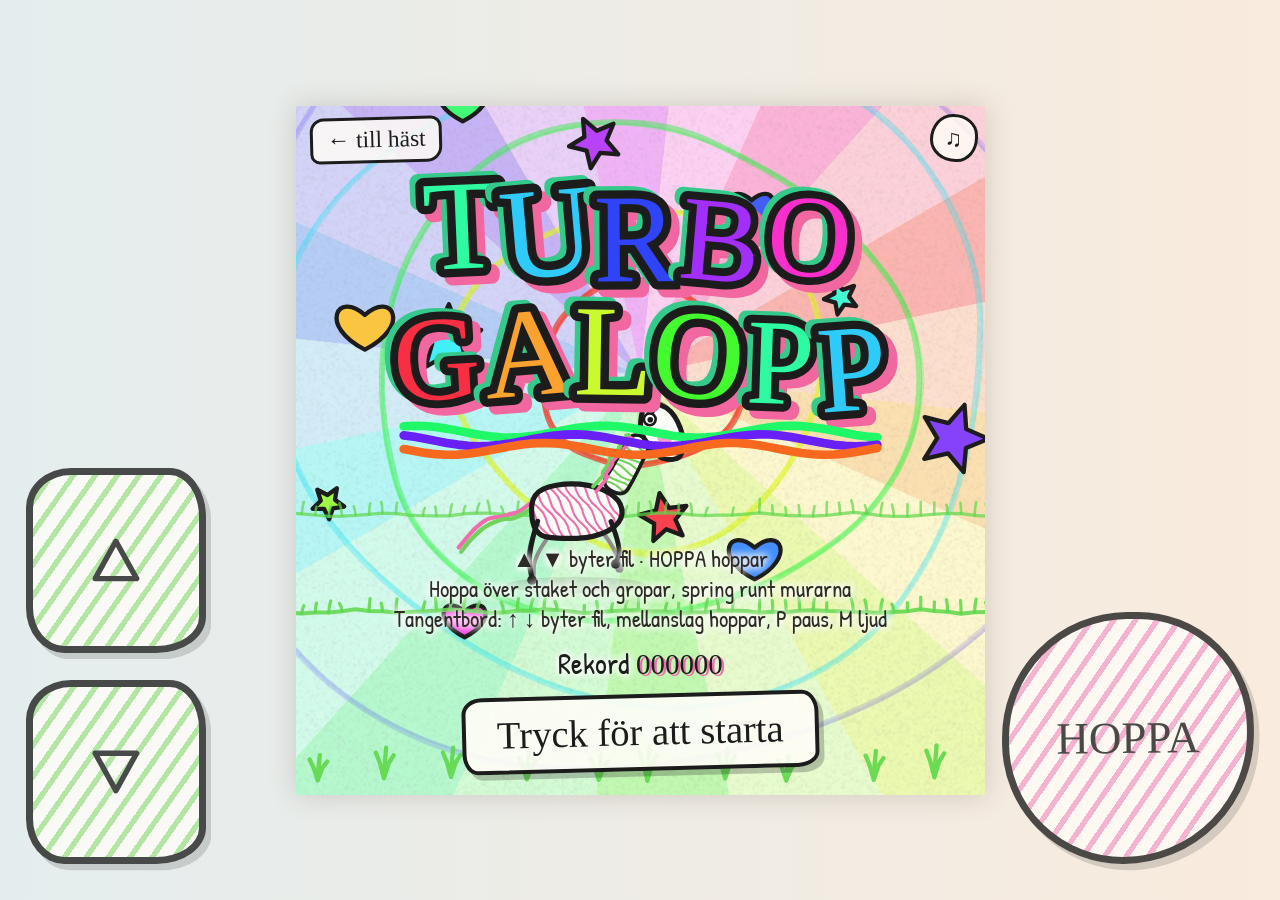
==== commit 18864eb7: "Optimering av hela sajten: bilder, synk, tillgänglighet, SEO och spelet - Galleriet: 400 px WebP (4," ====
--- a/turbogalopp/index.html
+++ b/turbogalopp/index.html
@@ -2,7 +2,7 @@
 <html lang="sv">
 <head>
 <meta charset="utf-8">
-<meta name="viewport" content="width=device-width,initial-scale=1,maximum-scale=1,user-scalable=no,viewport-fit=cover">
+<meta name="viewport" content="width=device-width,initial-scale=1,viewport-fit=cover">
 <meta name="theme-color" content="#ece9e6">
 <title>Turbogalopp – spela hästspelet från häst</title>
 <meta name="description" content="Turbogalopp är ett gratis webbspel från bandet häst. Galoppera genom ängen, hoppa över staket och gropar och samla morötter. Funkar på mobil och dator.">
@@ -30,26 +30,30 @@
   --marker:'Permanent Marker','Marker Felt','Chalkboard SE','Comic Sans MS',cursive;
   --hand:'Patrick Hand','Bradley Hand','Segoe Print','Comic Sans MS',cursive}
 *{box-sizing:border-box;-webkit-tap-highlight-color:transparent;-webkit-user-select:none;user-select:none;-webkit-touch-callout:none}
-html,body{margin:0;height:100%;background:var(--paper);overflow:hidden;overscroll-behavior:none;touch-action:none;color:var(--ink);font-family:var(--hand)}
+html,body{margin:0;height:100%;background:var(--paper);overflow:hidden;overscroll-behavior:none;touch-action:pinch-zoom;color:var(--ink);font-family:var(--hand)}
 body{display:flex;flex-direction:column;align-items:center;justify-content:center;gap:3.5vmin;padding:env(safe-area-inset-top) env(safe-area-inset-right) env(safe-area-inset-bottom) env(safe-area-inset-left)}
 
 /* Spelrutan är kvadratisk */
 #stage{position:relative;flex:none;width:min(100%,calc(100vh - 46vmin));width:min(100%,calc(100dvh - 46vmin));aspect-ratio:1/1;container-type:inline-size;overflow:hidden;box-shadow:0 0 3vmin rgba(70,55,40,.2)}
 #c{display:block;width:100%;height:100%}
-
-.mini{position:absolute;top:1.2cqw;width:7cqw;height:7cqw;display:flex;align-items:center;justify-content:center;font-family:var(--marker);font-size:3.4cqw;background:rgba(255,252,246,.85);border:.5cqw solid var(--ink);border-radius:48% 52% 45% 55%/55% 45% 52% 48%;color:var(--ink);z-index:5;cursor:pointer}
-#bSnd{right:1.4cqw}
-#bPause{right:9.4cqw}
+#stage,#controls{touch-action:none}
+.sr-only{position:absolute;width:1px;height:1px;padding:0;margin:-1px;overflow:hidden;clip:rect(0 0 0 0);white-space:nowrap;border:0}
+
+.mini{position:absolute;top:1.2cqw;width:max(7cqw,34px);height:max(7cqw,34px);padding:0;margin:0;appearance:none;-webkit-appearance:none;line-height:1;display:flex;align-items:center;justify-content:center;font-family:var(--marker);font-size:3.4cqw;background:rgba(255,252,246,.85);border:.5cqw solid var(--ink);border-radius:48% 52% 45% 55%/55% 45% 52% 48%;color:var(--ink);z-index:5;cursor:pointer}
+#bSnd{right:1cqw}
+#bPause{right:calc(1.8cqw + max(7cqw,34px))}
+.mini:focus-visible{outline:.6cqw solid var(--ink);outline-offset:.4cqw}
 #bSnd.off{opacity:.4}
 
 .ov{position:absolute;inset:0;display:flex;flex-direction:column;align-items:center;justify-content:center;gap:2.2cqw;background:rgba(250,244,236,.72);text-align:center;font-size:4cqw;line-height:1.35;padding:4cqw;z-index:4}
-.ov h1{margin:0;font-family:var(--marker);font-weight:normal;font-size:12cqw;line-height:1.05;color:var(--ink);transform:rotate(-3deg);text-shadow:.8cqw .6cqw 0 #f29bc6,-.5cqw -.4cqw 0 #8be06f}
-.ov h1.red{color:var(--ink)}
-.ov b{font-family:var(--marker);font-weight:normal;color:var(--pink)}
+.ov .ttl{margin:0;font-family:var(--marker);font-weight:normal;font-size:12cqw;line-height:1.05;color:var(--ink);transform:rotate(-3deg);text-shadow:.8cqw .6cqw 0 #f29bc6,-.5cqw -.4cqw 0 #8be06f}
+.ov .ttl.red{color:var(--ink)}
+.ov b{font-family:var(--marker);font-weight:normal;color:var(--ink);text-shadow:.35cqw .3cqw 0 var(--pink)}
 .ov .big{font-size:5cqw;font-family:var(--marker)}
 .ov .how{margin:.8cqw 0 0;font-size:4cqw;line-height:1.4;color:#4a463f}
-.gold{color:#e0a800;font-family:var(--marker)}
+.gold{color:#8a6500;font-family:var(--marker)}
 .blink{animation:bl 1.1s ease-in-out infinite}
+@media (prefers-reduced-motion:reduce){.blink{animation:none}}
 @keyframes bl{50%{opacity:.25}}
 .hidden{display:none!important}
 
@@ -57,9 +61,11 @@
 .ov.splash{background:none;justify-content:flex-end;gap:1.4cqw;padding-bottom:3.5cqw}
 .splash .prompt{font-family:var(--marker);font-size:5.6cqw;background:rgba(255,253,248,.9);border:.7cqw solid var(--ink);border-radius:3cqw 2.4cqw 3.2cqw 2.2cqw/2.4cqw 3.2cqw 2.2cqw 3cqw;padding:1.2cqw 4.5cqw;transform:rotate(-1.5deg);box-shadow:.7cqw .8cqw 0 rgba(28,28,28,.25)}
 .splash .rek{font-size:4.2cqw;text-shadow:0 0 1.2cqw #fff,0 0 1.2cqw #fff,0 0 1.2cqw #fff}
+.kbd{display:none}
+@media (hover:hover) and (pointer:fine){.kbd{display:inline}}
 .splash .how{margin:0;font-size:3.4cqw;line-height:1.3;color:#2e2a26;text-shadow:0 0 1.2cqw #fff,0 0 1.2cqw #fff,0 0 1.2cqw #fff}
 .splash .home{position:absolute;left:2cqw;top:1.6cqw;font-family:var(--marker);font-size:3.4cqw;color:var(--ink);text-decoration:none;background:rgba(255,252,246,.85);border:.5cqw solid var(--ink);border-radius:2cqw 1.6cqw 2.2cqw 1.4cqw;padding:.6cqw 2cqw;transform:rotate(-1.5deg)}
-.splash .home:focus-visible{outline:.6cqw solid var(--pink);outline-offset:.6cqw}
+.splash .home:focus-visible{outline:.6cqw solid var(--ink);outline-offset:.6cqw}
 .splash.launching>*{opacity:0!important;animation:none!important;transition:opacity .2s}
 
 #toast{position:absolute;left:0;right:0;top:22%;text-align:center;font-family:var(--marker);font-size:6cqw;color:var(--ink);text-shadow:.5cqw .4cqw 0 #f29bc6;opacity:0;pointer-events:none;z-index:3;transform:rotate(-2deg)}
@@ -77,7 +83,7 @@
 #bJump.on{transform:translate(.5vmin,.6vmin) rotate(-.6deg)}
 
 @media (min-aspect-ratio:13/10){
-  #stage{width:min(100%,100vh);width:min(100%,100dvh)}
+  #stage{width:min(100%,100vh,calc(100vw - 2*(28vmin + 2vw + 2vmin)));width:min(100%,100dvh,calc(100vw - 2*(28vmin + 2vw + 2vmin)))}
   #controls{position:fixed;inset:0;display:block;height:auto;padding:0;pointer-events:none}
   .lane{position:absolute;left:calc(env(safe-area-inset-left) + 2vw);bottom:4vmin;width:20vmin;height:44vmin;gap:3vmin}
   #bJump{position:absolute;right:calc(env(safe-area-inset-right) + 2vw);bottom:4vmin;width:28vmin;height:28vmin;border-radius:50% 46% 52% 48%;font-size:5vmin}
@@ -87,20 +93,23 @@
 </head>
 <body>
 <div id="stage">
-  <canvas id="c" width="512" height="512"></canvas>
+  <h1 class="sr-only">Turbogalopp</h1>
+  <p class="sr-only">Ett gratis webbspel från grungebandet häst från Uppsala. Styr hästen mellan tre filer, hoppa över staket och gropar och samla morötter.</p>
+  <canvas id="c" width="512" height="512" role="img" aria-label="Turbogalopp, spelplan"></canvas>
+  <div id="live" class="sr-only" aria-live="polite"></div>
   <div id="toast"></div>
-  <div id="bPause" class="mini">II</div>
-  <div id="bSnd" class="mini">&#9835;</div>
+  <button type="button" id="bPause" class="mini hidden" aria-label="Pausa">II</button>
+  <button type="button" id="bSnd" class="mini" aria-label="Ljud" aria-pressed="true">&#9835;</button>
 
   <div id="menu" class="ov splash">
-    <p class="how">▲ ▼ byter fil · HOPPA hoppar<br>Hoppa över staket och gropar, spring runt murarna</p>
+    <p class="how">▲ ▼ byter fil · HOPPA hoppar<br>Hoppa över staket och gropar, spring runt murarna<span class="kbd"><br>Tangentbord: ↑ ↓ byter fil, mellanslag hoppar, P paus, M ljud</span></p>
     <div class="rek">Rekord <b id="menuBest">000000</b></div>
     <div class="prompt blink">Tryck för att starta</div>
     <a class="home" id="homeLink" href="../">← till häst</a>
   </div>
 
   <div id="over" class="ov hidden">
-    <h1 class="red">SPELET<br>SLUT</h1>
+    <div class="ttl red">SPELET<br>SLUT</div>
     <div>Poäng <b id="ovScore">000000</b></div>
     <div>Rekord <b id="ovBest">000000</b></div>
     <div id="ovNew" class="gold hidden blink">Nytt rekord!</div>
@@ -108,12 +117,12 @@
   </div>
 
   <div id="pauseOv" class="ov hidden">
-    <h1>PAUS</h1>
+    <div class="ttl">PAUS</div>
     <div class="blink big">Tryck för att fortsätta</div>
   </div>
 </div>
 
-<div id="controls">
+<div id="controls" aria-hidden="true">
   <div class="lane">
     <div class="btn" id="bUp"><svg viewBox="0 0 24 24"><polygon points="12,3 22,21 2,21"/></svg></div>
     <div class="btn" id="bDown"><svg viewBox="0 0 24 24"><polygon points="12,21 22,3 2,3"/></svg></div>
@@ -171,10 +180,14 @@
 const obstacles = [], pickups = [], particles = [];
 
 try { best = parseInt(localStorage.getItem(KEY_BEST) || '0', 10) || 0; } catch (e) { best = 0; }
+const KEY_MUTE = 'turbogalopp_muted_v1';
+const reduceMotion = window.matchMedia ? window.matchMedia('(prefers-reduced-motion: reduce)') : { matches: false };
+let needsDraw = true;
 $('menuBest').textContent = pad6(best);
 
 /* ---------- Ljud ---------- */
 let AC = null, master = null, noiseBuf = null, muted = false;
+try { muted = localStorage.getItem(KEY_MUTE) === '1'; } catch (e) {}
 let outBus = null, fanBus = null;      // egen kanal så att fanfaren kan tystas om man hoppar över den
 function initAudio() {
   if (!AC) {
@@ -226,6 +239,7 @@
 function fanfare() {
   if (!AC || muted) return;
   const t0 = AC.currentTime + .05;
+  if (fanBus) { try { fanBus.disconnect(); } catch (e) {} }
   fanBus = AC.createGain(); fanBus.gain.value = 1; fanBus.connect(master); outBus = fanBus;
   const L = [[0, 67, .1], [.12, 67, .1], [.24, 67, .1], [.36, 72, .34], [.72, 67, .1], [.84, 72, .1], [.96, 76, .1], [1.08, 79, .46], [1.58, 76, .1], [1.7, 79, .1], [1.82, 84, .85]];
   const Hm = [[.36, 64, .34], [1.08, 72, .46], [1.82, 76, .85]];
@@ -314,7 +328,7 @@
   const x0 = W + 24;
   let len = choosePattern().fn(x0);
   if (horse.hearts < 3 && Math.random() < .12) { pickups.push({ type: 'heart', lane: rl(), x: x0 + len + 40, z: 0 }); len += 60; }
-  spawnGap = len + speed * (0.9 + Math.random() * 0.35) + 24;
+  spawnGap = len + speed * (Math.max(.6, .9 - Math.max(0, playTime - 55) * .004) + Math.random() * .35) + 24;
 }
 
 /* ---------- Partiklar ---------- */
@@ -353,22 +367,23 @@
   state = 'play'; paused = false; dist = 0; runDist = 0; playTime = 0; bonus = 0; score = 0; newRec = false;
   speed = V_START; spawnGap = 170; tier = 0; annZone = 0; shake = 0; flash = 0; overShown = false;
   $('menu').classList.add('hidden'); $('over').classList.add('hidden'); $('pauseOv').classList.add('hidden');
+  $('bPause').classList.remove('hidden'); $('live').textContent = '';
   musicStart();
 }
 function beginLaunch() {
   initAudio();
   if (AC && AC.state !== 'running') { try { AC.resume().then(fanfare).catch(() => {}); } catch (e) {} } else fanfare();
-  state = 'launch'; launchT = 0; whiteFlash = .6;
+  state = 'launch'; launchT = 0; whiteFlash = reduceMotion.matches ? 0 : .6;
   $('menu').classList.add('launching');
   confetti.length = 0;
-  for (let i = 0; i < 90; i++) {
+  for (let i = 0; i < (reduceMotion.matches ? 0 : 90); i++) {
     const a = Math.random() * Math.PI * 2, v = 40 + Math.random() * 150;
     confetti.push({ x: 128, y: 100, vx: Math.cos(a) * v, vy: Math.sin(a) * v - 70, rot: Math.random() * 6.28, vr: (Math.random() - .5) * 14, c: Math.floor(Math.random() * 360), life: 1.6 + Math.random() * 1.4 });
   }
 }
 function hurt(kind) {
   if (horse.inv > 0 || state !== 'play') return;
-  horse.hearts--; horse.inv = 1.6; shake = .3; flash = .35;
+  horse.hearts--; horse.inv = 1.6; shake = reduceMotion.matches ? 0 : .3; flash = reduceMotion.matches ? .15 : .35;
   speed *= .62; sfx.hit();
   sparks(HX + 20, laneFoot() - horse.z - 18, 12, ['#ee6fae', '#1c1c1c', '#f2c230']);
   if (kind === 'pit') { horse.vz = 170 * K; horse.onGround = false; }
@@ -376,6 +391,7 @@
 }
 function gameOver() {
   state = 'over'; overTimer = 0; overShown = false; horse.inv = 0; musicOn = false;
+  $('bPause').classList.add('hidden');
   sfx.over();
   if (score > best) { best = score; newRec = true; try { localStorage.setItem(KEY_BEST, String(best)); } catch (e) {} }
 }
@@ -385,10 +401,13 @@
   $('ovNew').classList.toggle('hidden', !newRec);
   $('menuBest').textContent = pad6(best);
   $('over').classList.remove('hidden');
+  $('live').textContent = `Spelet slut. ${score} poäng.${newRec ? ' Nytt rekord!' : ''} Tryck mellanslag för att köra igen.`;
 }
 function setPaused(p) {
   if (state !== 'play') return;
-  paused = p; $('pauseOv').classList.toggle('hidden', !p);
+  paused = p; $('pauseOv').classList.toggle('hidden', !p); needsDraw = true;
+  $('bPause').setAttribute('aria-label', p ? 'Fortsätt' : 'Pausa');
+  if (AC) { try { p ? AC.suspend() : AC.resume(); } catch (e) {} }
   if (p) musicOn = false; else musicResume();
 }
 
@@ -398,12 +417,29 @@
 }
 bindBtn($('bUp'), () => laneMove(-1));
 bindBtn($('bDown'), () => laneMove(1));
-bindBtn($('bJump'), jumpPress);
-$('bSnd').addEventListener('pointerdown', e => {
-  e.preventDefault(); e.stopPropagation(); initAudio();
-  muted = !muted; if (master) master.gain.value = muted ? 0 : .5; $('bSnd').classList.toggle('off', muted);
+/* Samma handling för mellanslag och HOPPA: starta, fortsätt, kör igen eller hoppa. */
+function primaryAction() {
+  if (state === 'menu') beginLaunch();
+  else if (state === 'launch') start();
+  else if (state === 'over') { if (overShown && performance.now() - overAt > 400) start(); }
+  else if (paused) setPaused(false);
+  else jumpPress();
+}
+bindBtn($('bJump'), primaryAction);
+function toggleMute() {
+  initAudio();
+  muted = !muted; if (master) master.gain.value = muted ? 0 : .5;
+  $('bSnd').classList.toggle('off', muted); $('bSnd').setAttribute('aria-pressed', String(!muted));
+  try { localStorage.setItem(KEY_MUTE, muted ? '1' : '0'); } catch (e) {}
+}
+$('bSnd').classList.toggle('off', muted); $('bSnd').setAttribute('aria-pressed', String(!muted));
+/* Knapparna nås med både touch och tangentbord. pointerdown för snabb touch, click för tangentbord. */
+let miniPointer = false;
+[['bSnd', toggleMute], ['bPause', () => setPaused(!paused)]].forEach(([id, fn]) => {
+  $(id).addEventListener('pointerdown', e => { e.preventDefault(); e.stopPropagation(); miniPointer = true; fn(); });
+  $(id).addEventListener('click', e => { e.stopPropagation(); if (miniPointer) { miniPointer = false; return; } fn(); });
+  $(id).addEventListener('keydown', e => { if (e.code === 'Space' || e.code === 'Enter') e.stopPropagation(); });
 });
-$('bPause').addEventListener('pointerdown', e => { e.preventDefault(); e.stopPropagation(); setPaused(!paused); });
 cv.addEventListener('pointerdown', e => { e.preventDefault(); initAudio(); jumpPress(); });
 /* Länken tillbaka till haest.se ska inte starta spelet */
 ['pointerdown', 'pointerup'].forEach(ev => $('homeLink').addEventListener(ev, e => e.stopPropagation()));
@@ -419,18 +455,17 @@
   else if (c === 'ArrowDown' || c === 'KeyS') { laneMove(1); e.preventDefault(); }
   else if (c === 'Space' || c === 'ArrowRight' || c === 'KeyD' || c === 'KeyZ' || c === 'KeyX') {
     e.preventDefault(); if (e.repeat) return; initAudio();
-    if (state === 'menu') beginLaunch();
-    else if (state === 'launch') start();
-    else if (state === 'over') { if (overShown && performance.now() - overAt > 400) start(); }
-    else if (paused) setPaused(false);
-    else jumpPress();
-  }
-  else if (c === 'Enter') { if (state === 'menu') beginLaunch(); else if (state === 'launch' || (state === 'over' && overShown)) start(); else if (paused) setPaused(false); }
+    primaryAction();
+  }
+  else if (c === 'Enter') { if (e.repeat) return; if (state === 'menu') beginLaunch(); else if (state === 'launch' || (state === 'over' && overShown)) start(); else if (paused) setPaused(false); }
   else if (c === 'KeyP' || c === 'Escape') setPaused(!paused);
-  else if (c === 'KeyM') { initAudio(); muted = !muted; if (master) master.gain.value = muted ? 0 : .5; $('bSnd').classList.toggle('off', muted); }
+  else if (c === 'KeyM') toggleMute();
 });
 document.addEventListener('visibilitychange', () => { if (document.hidden && state === 'play' && !paused) setPaused(true); });
-window.addEventListener('blur', () => { if (state === 'play' && !paused) setPaused(true); });
+window.addEventListener('blur', () => {
+  if (state === 'launch') { start(); setPaused(true); }
+  else if (state === 'play' && !paused) setPaused(true);
+});
 document.addEventListener('gesturestart', e => e.preventDefault());
 document.addEventListener('contextmenu', e => e.preventDefault());
 
@@ -634,9 +669,11 @@
 }
 function resize() {
   const r = cv.getBoundingClientRect();
-  const dpr = Math.min(window.devicePixelRatio || 1, 3);
+  const dpr = Math.min(window.devicePixelRatio || 1, 2);
   const pw = Math.max(64, Math.min(1500, Math.round(r.width * dpr)));
-  if (cv.width !== pw || cv.height !== pw) { cv.width = pw; cv.height = pw; }
+  needsDraw = true;
+  if (cv.width === pw && cv.height === pw && grain) return;
+  cv.width = pw; cv.height = pw;
   S = pw / W;
   grain = makeGrain(Math.ceil(pw / 2.2), Math.ceil(pw / 2.2));
 }
@@ -1035,7 +1072,7 @@
     } else ink(pts, INK, .8, 95 + i, true, .3, .28);
   }
   ctx.font = '8px ' + FONT; ctx.fillStyle = 'rgba(28,28,28,.55)';
-  ctx.fillText('REKORD ' + pad6(best), 142, 20);
+  ctx.fillText('REKORD ' + pad6(Math.max(best, score)), 142, 20);
   ctx.restore();
 }
 
@@ -1078,7 +1115,8 @@
 function frame(ts) {
   const dt = Math.min(.05, Math.max(0, (ts - last) / 1000) || 0); last = ts;
   if (!paused) update(dt);
-  render();
+  // Pausad: rita bara om när något ändrats, så spelet inte drar batteri i onödan.
+  if (!paused || needsDraw) { render(); needsDraw = false; }
   requestAnimationFrame(frame);
 }
 resize();
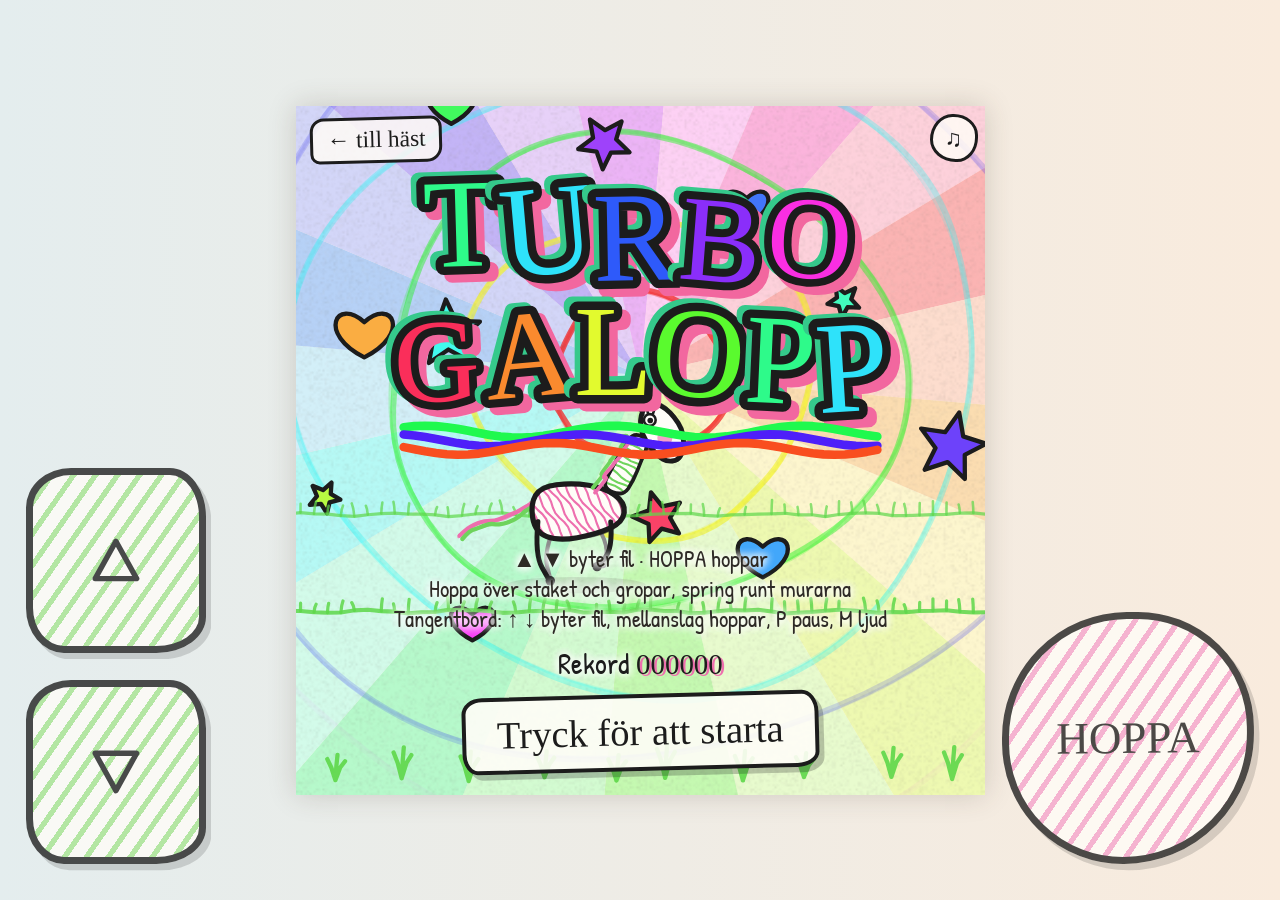
==== commit 439e5b93: "GoatCounter-statistik och topplista för Turbogalopp - GoatCounter (haest.goatcounter.com) på startsi" ====
--- a/turbogalopp/index.html
+++ b/turbogalopp/index.html
@@ -66,6 +66,23 @@
 .splash .how{margin:0;font-size:3.4cqw;line-height:1.3;color:#2e2a26;text-shadow:0 0 1.2cqw #fff,0 0 1.2cqw #fff,0 0 1.2cqw #fff}
 .splash .home{position:absolute;left:2cqw;top:1.6cqw;font-family:var(--marker);font-size:3.4cqw;color:var(--ink);text-decoration:none;background:rgba(255,252,246,.85);border:.5cqw solid var(--ink);border-radius:2cqw 1.6cqw 2.2cqw 1.4cqw;padding:.6cqw 2cqw;transform:rotate(-1.5deg)}
 .splash .home:focus-visible{outline:.6cqw solid var(--ink);outline-offset:.6cqw}
+.lbbtn{font-family:var(--marker);font-size:3.4cqw;color:var(--ink);background:#f2c230;border:.5cqw solid var(--ink);border-radius:1.6cqw 2.2cqw 1.4cqw 2cqw;padding:.3cqw 1.8cqw;transform:rotate(-2deg);cursor:pointer;line-height:1.3;margin:0 0 0 2cqw;vertical-align:middle}
+#lbOv{background:rgba(250,244,236,.96)}
+.lbbtn:focus-visible,.lbclose:focus-visible,.lbform button:focus-visible,.lbform input:focus-visible{outline:.6cqw solid var(--ink);outline-offset:.5cqw}
+.lbform{display:flex;gap:1.4cqw;justify-content:center;width:100%;max-width:72cqw;margin:0}
+.lbform input{flex:1;min-width:0;font:inherit;font-size:max(3.6cqw,16px);padding:1cqw 1.8cqw;border:.5cqw solid var(--ink);border-radius:1.4cqw;background:#fffdf8;color:var(--ink)}
+.lbform button,.lbclose{font-family:var(--marker);font-size:3.8cqw;padding:.8cqw 2.6cqw;border:.5cqw solid var(--ink);border-radius:1.6cqw 1.2cqw 1.8cqw 1.4cqw;background:var(--pink);color:var(--ink);cursor:pointer;line-height:1.2}
+.lbform button:disabled{opacity:.6;cursor:wait}
+.lbmsg{margin:0;font-size:3.6cqw;font-family:var(--marker)}
+.lbmsg.err{color:#a3133d}
+.lblist{list-style:none;margin:0;padding:0;width:100%;max-width:62cqw;font-size:3.3cqw;line-height:1.3;text-align:left}
+.lblist li{display:grid;grid-template-columns:5cqw 1fr auto;gap:1.6cqw;padding:.2cqw 1cqw;border-radius:1cqw}
+.lblist li.me{background:rgba(242,194,48,.55)}
+.lblist .n{overflow:hidden;text-overflow:ellipsis;white-space:nowrap}
+.lblist .s{font-variant-numeric:tabular-nums}
+.lblist .empty{display:block;text-align:center}
+.ov.lbmode .ttl{font-size:8cqw}
+.ov.lbmode{gap:1.6cqw}
 .splash.launching>*{opacity:0!important;animation:none!important;transition:opacity .2s}
 
 #toast{position:absolute;left:0;right:0;top:22%;text-align:center;font-family:var(--marker);font-size:6cqw;color:var(--ink);text-shadow:.5cqw .4cqw 0 #f29bc6;opacity:0;pointer-events:none;z-index:3;transform:rotate(-2deg)}
@@ -103,7 +120,7 @@
 
   <div id="menu" class="ov splash">
     <p class="how">▲ ▼ byter fil · HOPPA hoppar<br>Hoppa över staket och gropar, spring runt murarna<span class="kbd"><br>Tangentbord: ↑ ↓ byter fil, mellanslag hoppar, P paus, M ljud</span></p>
-    <div class="rek">Rekord <b id="menuBest">000000</b></div>
+    <div class="rek">Rekord <b id="menuBest">000000</b><button type="button" class="lbbtn hidden" id="lbOpen">Topplista</button></div>
     <div class="prompt blink">Tryck för att starta</div>
     <a class="home" id="homeLink" href="../">← till häst</a>
   </div>
@@ -113,7 +130,20 @@
     <div>Poäng <b id="ovScore">000000</b></div>
     <div>Rekord <b id="ovBest">000000</b></div>
     <div id="ovNew" class="gold hidden blink">Nytt rekord!</div>
+    <form id="lbForm" class="lbform hidden" autocomplete="off" novalidate>
+      <label for="lbName" class="sr-only">Ditt namn till topplistan</label>
+      <input id="lbName" name="name" maxlength="16" placeholder="Ditt namn" enterkeyhint="send" autocapitalize="words" spellcheck="false">
+      <button type="submit" id="lbSend">Till topplistan</button>
+    </form>
+    <p id="lbMsg" class="lbmsg hidden" role="status"></p>
+    <ol id="lbTop" class="lblist hidden" aria-label="Topplista"></ol>
     <div class="blink big">Tryck för att köra igen</div>
+  </div>
+
+  <div id="lbOv" class="ov hidden" role="dialog" aria-modal="true" aria-labelledby="lbTitle">
+    <div class="ttl" id="lbTitle">TOPPLISTA</div>
+    <ol id="lbAll" class="lblist"></ol>
+    <button type="button" class="lbclose" id="lbClose">Stäng</button>
   </div>
 
   <div id="pauseOv" class="ov hidden">
@@ -368,6 +398,8 @@
   speed = V_START; spawnGap = 170; tier = 0; annZone = 0; shake = 0; flash = 0; overShown = false;
   $('menu').classList.add('hidden'); $('over').classList.add('hidden'); $('pauseOv').classList.add('hidden');
   $('bPause').classList.remove('hidden'); $('live').textContent = '';
+  lbNewRun();
+  gc('spel/start', 'Turbogalopp: start');
   musicStart();
 }
 function beginLaunch() {
@@ -390,7 +422,10 @@
   if (horse.hearts <= 0) gameOver();
 }
 function gameOver() {
+  // Morötter som plockas i samma bildruta räknas in, så poängen alltid följer formeln.
+  score = Math.floor(runDist * .5) + bonus;
   state = 'over'; overTimer = 0; overShown = false; horse.inv = 0; musicOn = false;
+  gc('spel/slut/' + scoreBucket(score), 'Turbogalopp: spelet slut, ' + scoreBucket(score) + ' poäng');
   $('bPause').classList.add('hidden');
   sfx.over();
   if (score > best) { best = score; newRec = true; try { localStorage.setItem(KEY_BEST, String(best)); } catch (e) {} }
@@ -400,6 +435,7 @@
   $('ovScore').textContent = pad6(score); $('ovBest').textContent = pad6(best);
   $('ovNew').classList.toggle('hidden', !newRec);
   $('menuBest').textContent = pad6(best);
+  lbShowForm();
   $('over').classList.remove('hidden');
   $('live').textContent = `Spelet slut. ${score} poäng.${newRec ? ' Nytt rekord!' : ''} Tryck mellanslag för att köra igen.`;
 }
@@ -441,6 +477,98 @@
   $(id).addEventListener('keydown', e => { if (e.code === 'Space' || e.code === 'Enter') e.stopPropagation(); });
 });
 cv.addEventListener('pointerdown', e => { e.preventDefault(); initAudio(); jumpPress(); });
+/* ---------- Statistik (GoatCounter) ---------- */
+function gc(path, title) {
+  try { if (window.goatcounter && typeof window.goatcounter.count === 'function') window.goatcounter.count({ path, title, event: true }); } catch (e) {}
+}
+function scoreBucket(n) {
+  const steps = [0, 1000, 5000, 10000, 25000, 50000, 100000];
+  let i = steps.length - 1; while (i > 0 && n < steps[i]) i--;
+  return i === steps.length - 1 ? steps[i] + '+' : steps[i] + '-' + (steps[i + 1] - 1);
+}
+
+/* ---------- Topplista ----------
+   Fyll i adressen till Cloudflare-Workern (leaderboard/README.md). Tom = topplistan är avstängd. */
+const LB_URL = '';
+const KEY_NAME = 'turbogalopp_name_v1';
+let lbToken = null, lbSent = false;
+function lbFetch(path, opts = {}) {
+  const ctl = 'AbortController' in window ? new AbortController() : null;
+  const t = ctl ? setTimeout(() => ctl.abort(), 8000) : 0;
+  return fetch(LB_URL.replace(/\/$/, '') + path, { ...opts, signal: ctl ? ctl.signal : undefined, headers: { 'Content-Type': 'application/json' } })
+    .then(async r => { clearTimeout(t); const body = await r.json().catch(() => ({})); if (!r.ok) throw Object.assign(new Error(body.error || 'Fel'), { status: r.status }); return body; });
+}
+function lbNewRun() {
+  lbToken = null; lbSent = false;
+  ['lbForm', 'lbMsg', 'lbTop'].forEach(id => $(id).classList.add('hidden'));
+  $('over').classList.remove('lbmode');
+  if (!LB_URL) return;
+  lbFetch('/start', { method: 'POST' }).then(d => { lbToken = d.token; }).catch(() => {});
+}
+function lbShowForm() {
+  const can = Boolean(LB_URL && lbToken && !lbSent && score > 0);
+  $('lbForm').classList.toggle('hidden', !can);
+  $('lbSend').disabled = false;
+  if (can) { let n = ''; try { n = localStorage.getItem(KEY_NAME) || ''; } catch (e) {} $('lbName').value = n; }
+}
+function lbRender(list, top, me) {
+  list.replaceChildren();
+  if (!top || !top.length) { const li = document.createElement('li'); li.className = 'empty'; li.textContent = 'Inga resultat än. Bli först!'; list.append(li); return; }
+  top.forEach((row, i) => {
+    const li = document.createElement('li');
+    if (me && row.name.toLowerCase() === me.toLowerCase()) li.className = 'me';
+    const r = document.createElement('span'); r.textContent = (i + 1) + '.';
+    const n = document.createElement('span'); n.className = 'n'; n.textContent = row.name;
+    const s = document.createElement('span'); s.className = 's'; s.textContent = pad6(row.score);
+    li.append(r, n, s); list.append(li);
+  });
+}
+function lbMsg(text, err) { const m = $('lbMsg'); m.textContent = text; m.classList.toggle('err', Boolean(err)); m.classList.remove('hidden'); }
+$('lbForm').addEventListener('submit', e => {
+  e.preventDefault(); e.stopPropagation();
+  if (!lbToken || lbSent) return;
+  const name = $('lbName').value.replace(/\s+/g, ' ').trim();
+  if (name.length < 2) { lbMsg('Skriv ett namn med minst 2 tecken.', true); $('lbName').focus(); return; }
+  $('lbSend').disabled = true; lbMsg('Skickar…');
+  lbFetch('/submit', { method: 'POST', body: JSON.stringify({ token: lbToken, name, score, playTime: Math.round(playTime * 100) / 100, dist: Math.round(runDist * 1000) / 1000, bonus }) })
+    .then(d => {
+      lbSent = true;
+      try { localStorage.setItem(KEY_NAME, name); } catch (err) {}
+      $('lbForm').classList.add('hidden'); $('lbName').blur();
+      $('over').classList.add('lbmode');
+      lbMsg(d.rank <= 10 ? `Plats ${d.rank} på topplistan!` : `Plats ${d.rank}. Kör igen och klättra!`);
+      lbRender($('lbTop'), (d.top || []).slice(0, 5), name); $('lbTop').classList.remove('hidden');
+      $('live').textContent = `Skickat. Du kom på plats ${d.rank}.`;
+      overAt = performance.now();
+      gc('spel/topplista', 'Turbogalopp: skickat till topplistan');
+    })
+    .catch(err => {
+      $('lbSend').disabled = false;
+      if (err.status === 409 || (err.status === 400 && /omgång|ihop/.test(err.message))) { lbSent = true; $('lbForm').classList.add('hidden'); }
+      lbMsg(err.name === 'AbortError' ? 'Topplistan svarar inte just nu.' : (err.message || 'Kunde inte skicka.'), true);
+    });
+});
+/* Formuläret ska inte starta om spelet eller trigga spelets tangenter */
+['pointerdown', 'pointerup', 'click', 'keydown'].forEach(ev => $('lbForm').addEventListener(ev, e => e.stopPropagation()));
+
+let lbByKey = false;
+function lbOpen(byKey) {
+  lbByKey = byKey;
+  $('lbOv').classList.remove('hidden');
+  lbRender($('lbAll'), [], null); $('lbAll').firstChild.textContent = 'Laddar…';
+  let me = ''; try { me = localStorage.getItem(KEY_NAME) || ''; } catch (e) {}
+  lbFetch('/top').then(d => lbRender($('lbAll'), d.top, me)).catch(() => { $('lbAll').firstChild.textContent = 'Topplistan svarar inte just nu.'; });
+  $('lbClose').focus();
+  gc('spel/visa-topplista', 'Turbogalopp: visade topplistan');
+}
+/* Fokus tillbaka till knappen bara för tangentbordsanvändare, annars startar mellanslag inte spelet. */
+function lbClose() { $('lbOv').classList.add('hidden'); if (lbByKey) $('lbOpen').focus(); else document.activeElement && document.activeElement.blur(); }
+if (LB_URL) $('lbOpen').classList.remove('hidden');
+$('lbOpen').addEventListener('click', e => { e.stopPropagation(); lbOpen(e.detail === 0); });
+$('lbClose').addEventListener('click', e => { e.stopPropagation(); lbClose(); });
+['pointerdown', 'pointerup'].forEach(ev => { $('lbOpen').addEventListener(ev, e => e.stopPropagation()); $('lbOv').addEventListener(ev, e => e.stopPropagation()); });
+$('lbOpen').addEventListener('keydown', e => e.stopPropagation());
+
 /* Länken tillbaka till haest.se ska inte starta spelet */
 ['pointerdown', 'pointerup'].forEach(ev => $('homeLink').addEventListener(ev, e => e.stopPropagation()));
 $('homeLink').addEventListener('keydown', e => e.stopPropagation());
@@ -451,6 +579,7 @@
 
 document.addEventListener('keydown', e => {
   const c = e.code;
+  if (!$('lbOv').classList.contains('hidden')) { if (c === 'Escape') { e.preventDefault(); lbClose(); } return; }
   if (c === 'ArrowUp' || c === 'KeyW') { laneMove(-1); e.preventDefault(); }
   else if (c === 'ArrowDown' || c === 'KeyS') { laneMove(1); e.preventDefault(); }
   else if (c === 'Space' || c === 'ArrowRight' || c === 'KeyD' || c === 'KeyZ' || c === 'KeyX') {
@@ -1125,5 +1254,6 @@
 requestAnimationFrame(frame);
 })();
 </script>
+<script data-goatcounter="https://haest.goatcounter.com/count" async src="//gc.zgo.at/count.js"></script>
 </body>
 </html>
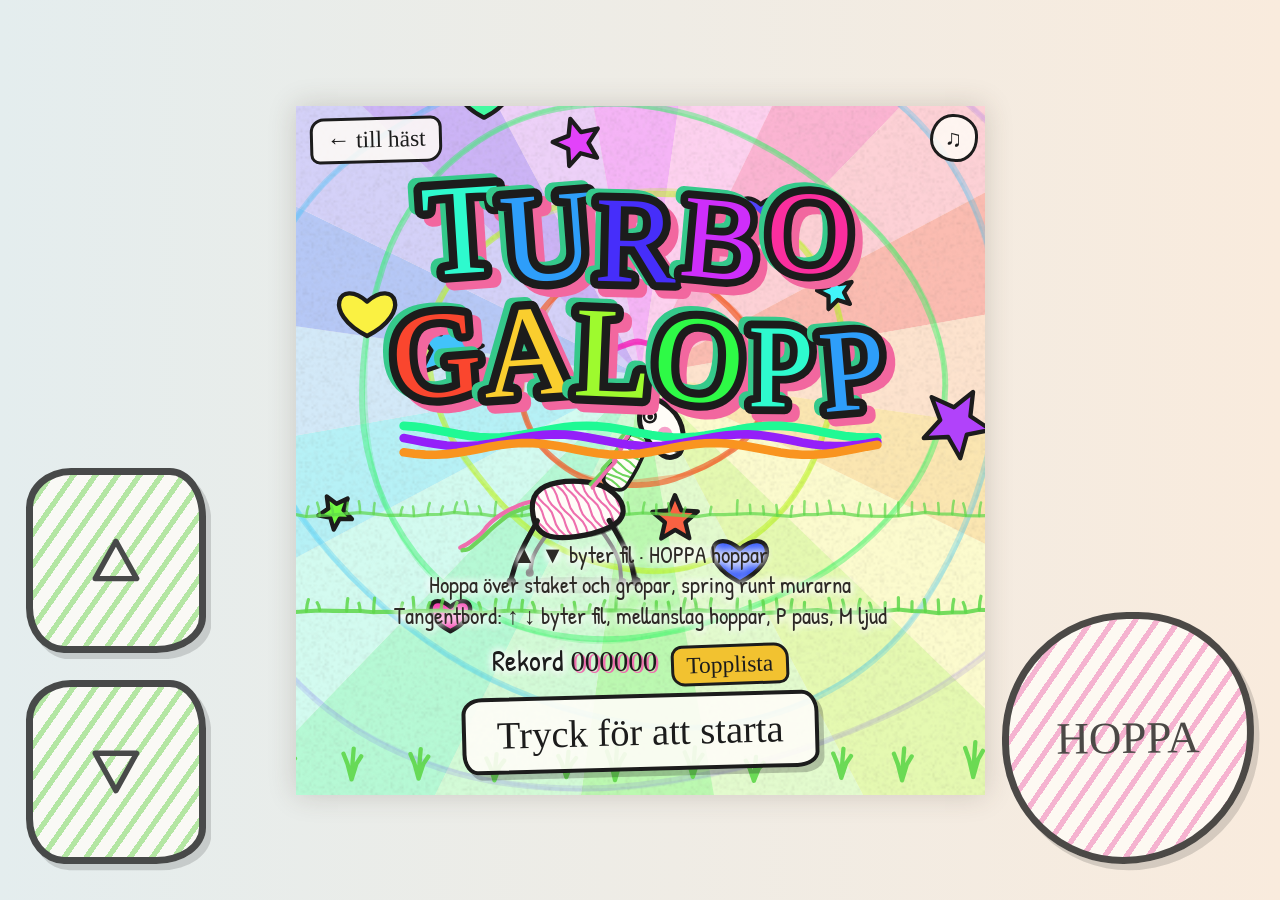
==== commit cf69713e: "Slå på topplistan i Turbogalopp Co-Authored-By: Claude Opus 5.5 <noreply@anthropic.com> Claude-Sessi" ====
--- a/turbogalopp/index.html
+++ b/turbogalopp/index.html
@@ -489,7 +489,7 @@
 
 /* ---------- Topplista ----------
    Fyll i adressen till Cloudflare-Workern (leaderboard/README.md). Tom = topplistan är avstängd. */
-const LB_URL = '';
+const LB_URL = 'https://shiny-brook-ae3a.crillelampa.workers.dev';
 const KEY_NAME = 'turbogalopp_name_v1';
 let lbToken = null, lbSent = false;
 function lbFetch(path, opts = {}) {
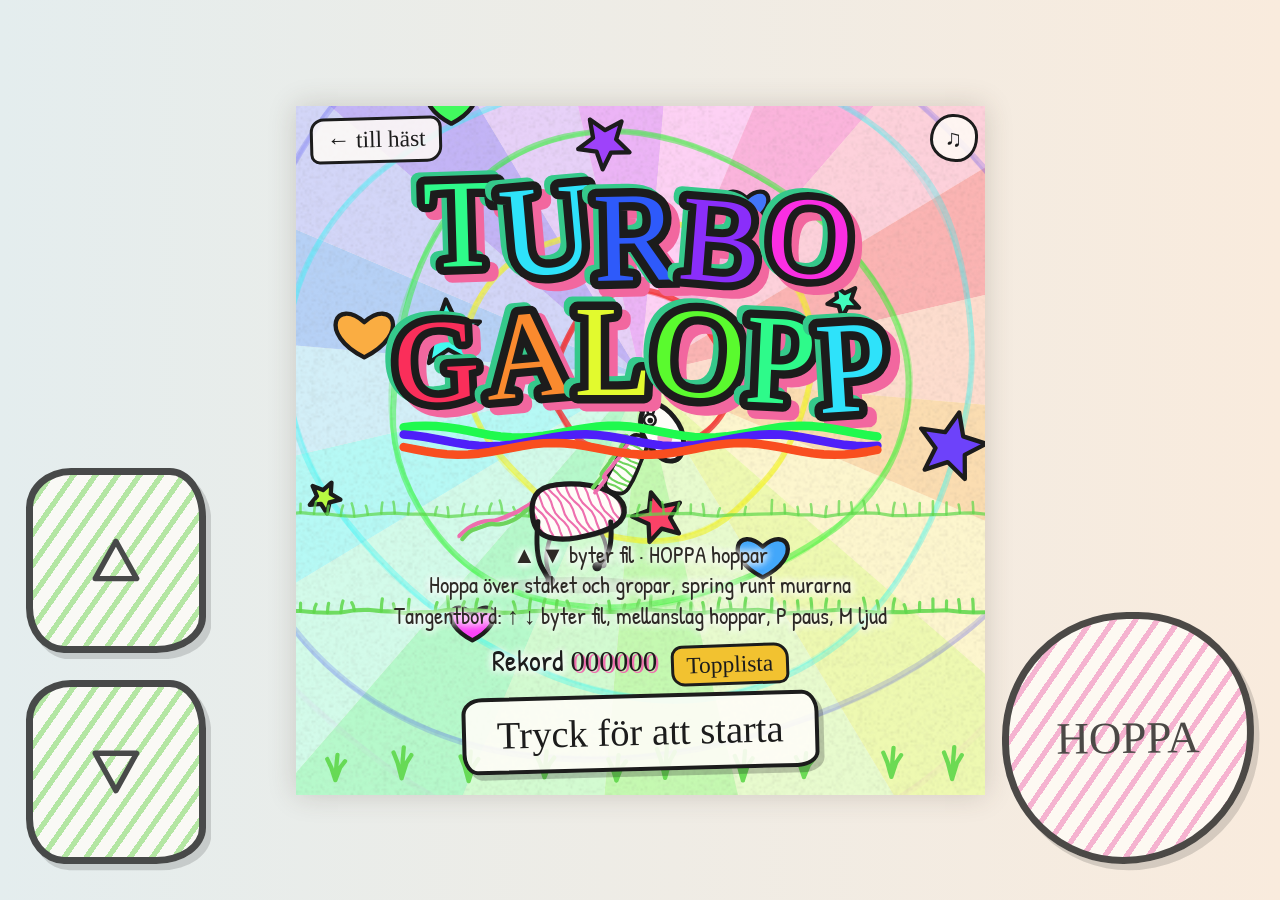
==== commit 92e014ef: "Turbogalopp: spelmusiken är nu Ta mig till havet i 8-bit Ersätter den genererade Am-F-C-G-slingan me" ====
--- a/turbogalopp/index.html
+++ b/turbogalopp/index.html
@@ -265,34 +265,64 @@
   zone() { [392, 523, 659].forEach((f, i) => tone(f, .12, 'triangle', .14, null, AC ? AC.currentTime + i * .09 : 0)); }
 };
 
-/* 8-bitsfanfar till startskärmen (ca 2,7 s): C-dur, trumpetlik lead, bas, kick och snare */
+/* 8-bitsfanfar till startskärmen (ca 2,7 s): B-dur som låten, trumpetlik lead, bas, kick och snare */
 function fanfare() {
   if (!AC || muted) return;
   const t0 = AC.currentTime + .05;
   if (fanBus) { try { fanBus.disconnect(); } catch (e) {} }
   fanBus = AC.createGain(); fanBus.gain.value = 1; fanBus.connect(master); outBus = fanBus;
-  const L = [[0, 67, .1], [.12, 67, .1], [.24, 67, .1], [.36, 72, .34], [.72, 67, .1], [.84, 72, .1], [.96, 76, .1], [1.08, 79, .46], [1.58, 76, .1], [1.7, 79, .1], [1.82, 84, .85]];
-  const Hm = [[.36, 64, .34], [1.08, 72, .46], [1.82, 76, .85]];
-  const B = [[0, 36, .34], [.36, 36, .34], [.72, 41, .3], [1.08, 43, .46], [1.58, 43, .2], [1.82, 36, .9]];
+  const L = [[0, 66, .1], [.12, 66, .1], [.24, 66, .1], [.36, 71, .34], [.72, 66, .1], [.84, 71, .1], [.96, 75, .1], [1.08, 78, .46], [1.58, 75, .1], [1.7, 78, .1], [1.82, 83, .85]];
+  const Hm = [[.36, 63, .34], [1.08, 71, .46], [1.82, 75, .85]];
+  const B = [[0, 35, .34], [.36, 35, .34], [.72, 40, .3], [1.08, 42, .46], [1.58, 42, .2], [1.82, 35, .9]];
   L.forEach(n => tone(mtof(n[1]), n[2], 'square', .12, null, t0 + n[0]));
   Hm.forEach(n => tone(mtof(n[1]), n[2], 'square', .06, null, t0 + n[0]));
   B.forEach(n => tone(mtof(n[1]), n[2], 'triangle', .26, null, t0 + n[0]));
   [0, .36, .72, 1.08, 1.82].forEach(d => tone(150, .14, 'sine', .35, 40, t0 + d));
   [.36, 1.08, 1.82].forEach(d => noise(.18, .14, 'bandpass', 1800, t0 + d));
   noise(.9, .1, 'highpass', 6000, t0 + 1.82);
-  [84, 88, 91, 96].forEach((m, i) => tone(mtof(m), .1, 'square', .06, null, t0 + 2.0 + i * .08));
+  [83, 87, 90, 95].forEach((m, i) => tone(mtof(m), .1, 'square', .06, null, t0 + 2.0 + i * .08));
   outBus = null;
 }
 function skipFanfare() {
   if (AC && fanBus) { try { fanBus.gain.setTargetAtTime(0, AC.currentTime, .03); } catch (e) {} }
 }
 
-/* Liten chiptune-loop: Am - F - C - G */
-const BPM = 140, STEP_T = 60 / BPM / 4;
-const ROOT = [45, 41, 48, 43];
-const CHORD = [[69, 72, 76], [65, 69, 72], [72, 76, 79], [67, 71, 74]];
-const ARP = [0, 1, 2, 1, 0, 1, 2, 1];
-const BASS_STEPS = [0, 3, 6, 8, 11, 14];
+/* Musik: "Ta mig till havet" av häst som 8-bitars arrangemang (B-dur).
+   Melodi på pulsvåg med vibrato (ljusare och med eko i refrängen), arpeggio på 12,5 % puls,
+   triangelbas i åttondelar och brustrummor. En takt = 16 sextondelar. */
+const BPM = 92, STEP_T = 60 / BPM / 4, SONG_STEPS = 352;
+const SONG_LEAD = [0,78,2,3,73,1,5,70,1,7,73,1,8,78,2,11,73,1,13,70,1,14,73,1,16,78,4,24,76,2,26,75,2,28,73,2,30,70,2,32,58,4,41,61,1,43,61,1,55,66,1,57,64,1,58,64,1,60,64,1,61,64,1,64,66,4,79,63,1,80,63,1,81,64,2,83,66,3,86,61,2,88,59,3,91,61,1,92,59,1,93,56,1,94,54,2,96,54,3,111,63,1,112,64,3,115,66,2,119,61,1,120,59,3,124,61,1,126,61,1,127,59,1,128,59,1,129,57,1,131,54,4,141,54,1,145,59,1,147,59,1,149,61,5,161,59,1,165,61,7,173,61,1,174,62,1,175,61,1,183,56,1,185,59,3,188,61,1,189,58,3,196,64,1,197,64,2,201,64,1,202,64,2,207,68,1,208,68,6,214,66,4,220,66,1,221,66,1,222,66,1,223,66,1,224,66,12,240,71,1,242,75,1,244,78,1,246,75,1,248,71,1,250,66,1,252,68,2,254,70,2,262,64,1,263,64,1,264,64,1,266,64,1,267,64,1,270,68,1,271,68,1,272,68,7,280,66,1,281,66,1,284,66,1,285,64,1,286,66,2,288,66,12,304,71,1,306,75,1,308,78,1,310,80,2,312,78,2,314,75,2,316,73,2,318,75,2,324,64,1,325,64,1,326,66,1,328,66,1,329,66,1,330,67,1,331,67,1,332,66,1,334,67,1,335,67,1,336,69,1,337,68,9,346,69,1,347,68,1,348,66,4];          // [steg, midi, längd i sextondelar, ...]
+const SONG_SECT = '0011111111112222222222';  // per takt: 0 intro, 1 vers, 2 refräng
+const SONG_CHORDS = 'F# F# F# F# F# F# F# B F# B B B F# F# B B D D D D B B B B E E B B B B B B E E B B B B B B D D E E'.split(' ');  // per halvtakt
+const CHORD_TONES = { 'F#': [42, 61, 66, 70], 'B': [35, 63, 66, 71], 'E': [40, 64, 68, 71], 'D': [38, 62, 66, 69] };  // [bas, arpeggio...]
+const LEAD_AT = new Map();
+for (let i = 0; i < SONG_LEAD.length; i += 3) LEAD_AT.set(SONG_LEAD[i], [SONG_LEAD[i + 1], SONG_LEAD[i + 2]]);
+const ARP = [1, 2, 3, 2];
+const pulseCache = {};
+function pulseWave(duty) {
+  if (!pulseCache[duty]) {
+    const n = 48, re = new Float32Array(n), im = new Float32Array(n);
+    for (let k = 1; k < n; k++) re[k] = 2 / (k * Math.PI) * Math.sin(k * Math.PI * duty);
+    pulseCache[duty] = AC.createPeriodicWave(re, im);
+  }
+  return pulseCache[duty];
+}
+function pulseNote(m, dur, duty, vol, t, vib) {
+  if (!AC || muted) return;
+  const f = mtof(m), o = AC.createOscillator(), g = AC.createGain();
+  o.setPeriodicWave(pulseWave(duty)); o.frequency.setValueAtTime(f, t);
+  g.gain.setValueAtTime(0, t); g.gain.linearRampToValueAtTime(vol, t + .004);
+  g.gain.linearRampToValueAtTime(vol * .72, t + .09); g.gain.setValueAtTime(vol * .72, t + Math.max(.09, dur));
+  g.gain.linearRampToValueAtTime(0, t + Math.max(.09, dur) + .03);
+  let lfo = null;
+  if (vib && dur > .3) {
+    lfo = AC.createOscillator(); const d = AC.createGain();
+    lfo.frequency.value = 5.5; d.gain.setValueAtTime(0, t); d.gain.setValueAtTime(0, t + .18);
+    d.gain.linearRampToValueAtTime(f * (Math.pow(2, .22 / 12) - 1), t + .33);
+    lfo.connect(d); d.connect(o.frequency); lfo.start(t); lfo.stop(t + dur + .05);
+  }
+  o.connect(g); g.connect(master); o.start(t); o.stop(t + Math.max(.09, dur) + .05);
+}
 let mStep = 0, mNext = 0, musicOn = false;
 function musicStart() { musicOn = true; mStep = 0; mNext = AC ? AC.currentTime + 0.08 : 0; }
 function musicResume() { musicOn = true; mNext = AC ? AC.currentTime + 0.05 : 0; }
@@ -302,14 +332,30 @@
   if (mNext < now) mNext = now + 0.05;
   while (mNext < now + 0.2) { playStep(mStep, mNext); mNext += STEP_T; mStep++; }
 }
-function playStep(s, t) {
+function playStep(n, t) {
   if (muted) return;
-  const bar = Math.floor(s / 16) % 4, st = s % 16;
-  if (st % 4 === 0) tone(150, .12, 'sine', .32, 42, t);
-  if (st === 4 || st === 12) noise(.1, .14, 'bandpass', 1800, t);
-  if (st % 2 === 1) noise(.035, .045, 'highpass', 7000, t);
-  if (BASS_STEPS.indexOf(st) >= 0) tone(mtof(ROOT[bar] + (st === 6 || st === 14 ? 12 : 0)), STEP_T * 1.7, 'triangle', .22, null, t);
-  if (st % 2 === 0) tone(mtof(CHORD[bar][ARP[(st / 2) % 8]]), STEP_T * 1.5, 'square', .04, null, t);
+  const s = n % SONG_STEPS, bar = s >> 4, st = s & 15, sec = +SONG_SECT[bar];
+  const ch = CHORD_TONES[SONG_CHORDS[s >> 3]];
+  const lead = LEAD_AT.get(s);
+  if (lead) {
+    const dur = lead[1] * STEP_T * .92;
+    pulseNote(lead[0], dur, sec === 2 ? .5 : .25, .085, t, true);
+    if (sec === 2) pulseNote(lead[0], dur, .125, .03, t + STEP_T * 1.5, true);
+  }
+  pulseNote(ch[ARP[st & 3]], STEP_T * .8, .125, sec === 1 ? .022 : .03, t, false);
+  if (!(st & 1)) tone(mtof(ch[0] + ((st >> 1) & 1 ? 12 : 0)), STEP_T * 1.7, 'triangle', .2, null, t);
+  // Trummor
+  if (sec === 0 && bar === 0) {
+    if (!(st & 3)) tone(150, .12, 'sine', .32, 42, t);
+    if (!(st & 1)) noise(.03, .04, 'highpass', 7000, t);
+    return;
+  }
+  const lastBar = bar + 1 >= SONG_SECT.length || SONG_SECT[bar + 1] !== SONG_SECT[bar];
+  if (st === 0 || st === 8 || st === 10 || (sec === 2 && st === 6)) tone(150, .12, 'sine', .32, 42, t);
+  if (lastBar && st >= 12) noise(.12, .09 + .015 * (st - 12), 'bandpass', 1800, t);
+  else if (st === 4 || st === 12) noise(.12, .14, 'bandpass', 1800, t);
+  if (!(st & 1)) noise(sec === 2 && (st & 3) === 2 ? .1 : .03, .045, 'highpass', 7000, t);
+  if (sec === 2 && st === 0 && SONG_SECT[bar - 1] !== '2') noise(.5, .08, 'highpass', 6000, t);
 }
 
 /* ---------- Mönster för hinder ---------- */
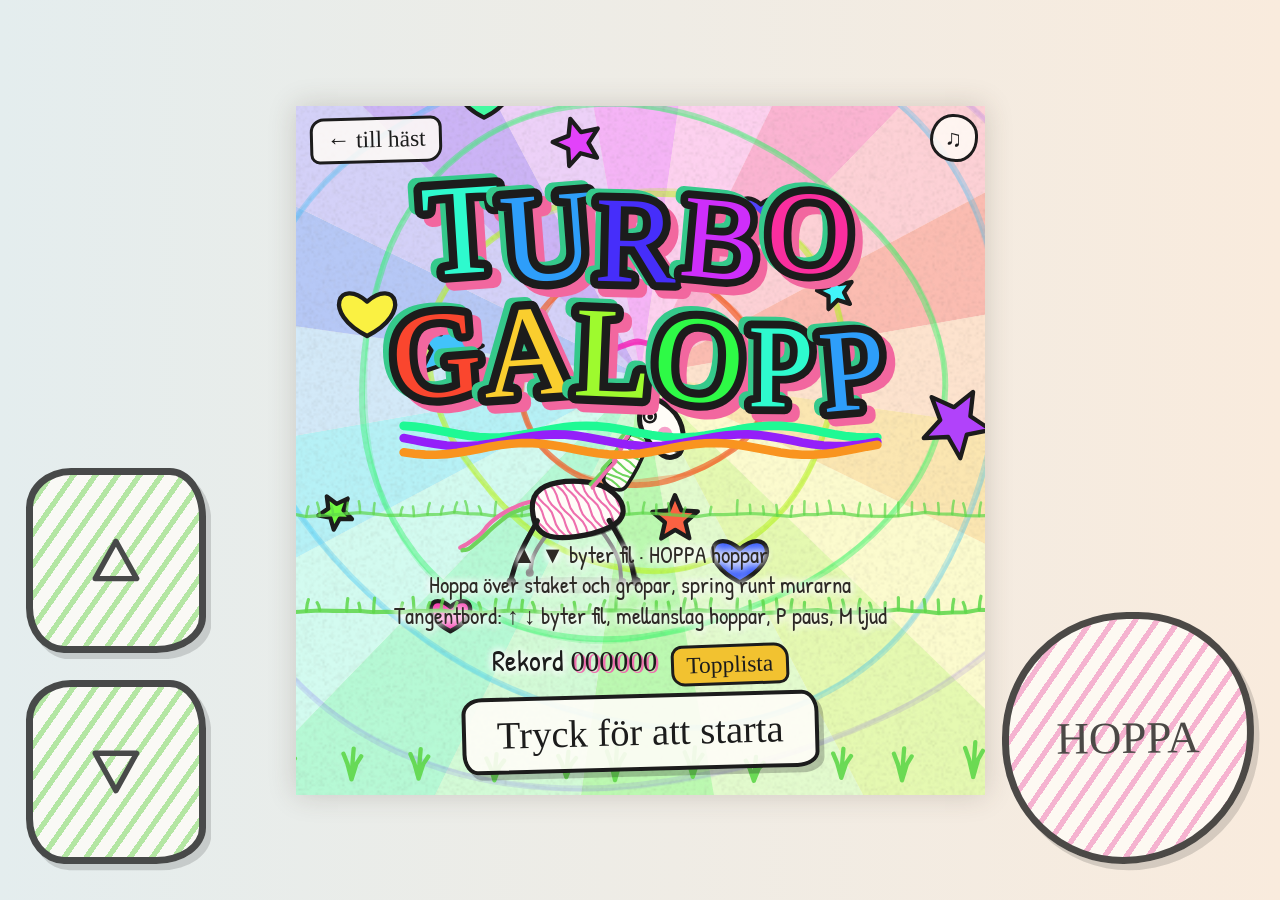
==== commit ee92471b: "Turbogalopp: sömlös loop av spelmusiken Introt spelas bara första gången. Därefter loopar vers + ref" ====
--- a/turbogalopp/index.html
+++ b/turbogalopp/index.html
@@ -298,6 +298,10 @@
 const LEAD_AT = new Map();
 for (let i = 0; i < SONG_LEAD.length; i += 3) LEAD_AT.set(SONG_LEAD[i], [SONG_LEAD[i + 1], SONG_LEAD[i + 2]]);
 const ARP = [1, 2, 3, 2];
+/* Introt spelas bara första gången. Sedan loopar vers + refräng utan skarv:
+   refrängen slutar på E och versen börjar på F#, samma övergång som i låten. */
+const LOOP_START = 32, LOOP_LEN = SONG_STEPS - LOOP_START;
+const songPos = n => (n < SONG_STEPS ? n : LOOP_START + (n - SONG_STEPS) % LOOP_LEN);
 const pulseCache = {};
 function pulseWave(duty) {
   if (!pulseCache[duty]) {
@@ -334,7 +338,7 @@
 }
 function playStep(n, t) {
   if (muted) return;
-  const s = n % SONG_STEPS, bar = s >> 4, st = s & 15, sec = +SONG_SECT[bar];
+  const s = songPos(n), bar = s >> 4, st = s & 15, sec = +SONG_SECT[bar];
   const ch = CHORD_TONES[SONG_CHORDS[s >> 3]];
   const lead = LEAD_AT.get(s);
   if (lead) {
@@ -356,6 +360,7 @@
   else if (st === 4 || st === 12) noise(.12, .14, 'bandpass', 1800, t);
   if (!(st & 1)) noise(sec === 2 && (st & 3) === 2 ? .1 : .03, .045, 'highpass', 7000, t);
   if (sec === 2 && st === 0 && SONG_SECT[bar - 1] !== '2') noise(.5, .08, 'highpass', 6000, t);
+  if (n >= SONG_STEPS && s === LOOP_START) noise(.5, .08, 'highpass', 6000, t);  // cymbal när versen kommer tillbaka
 }
 
 /* ---------- Mönster för hinder ---------- */
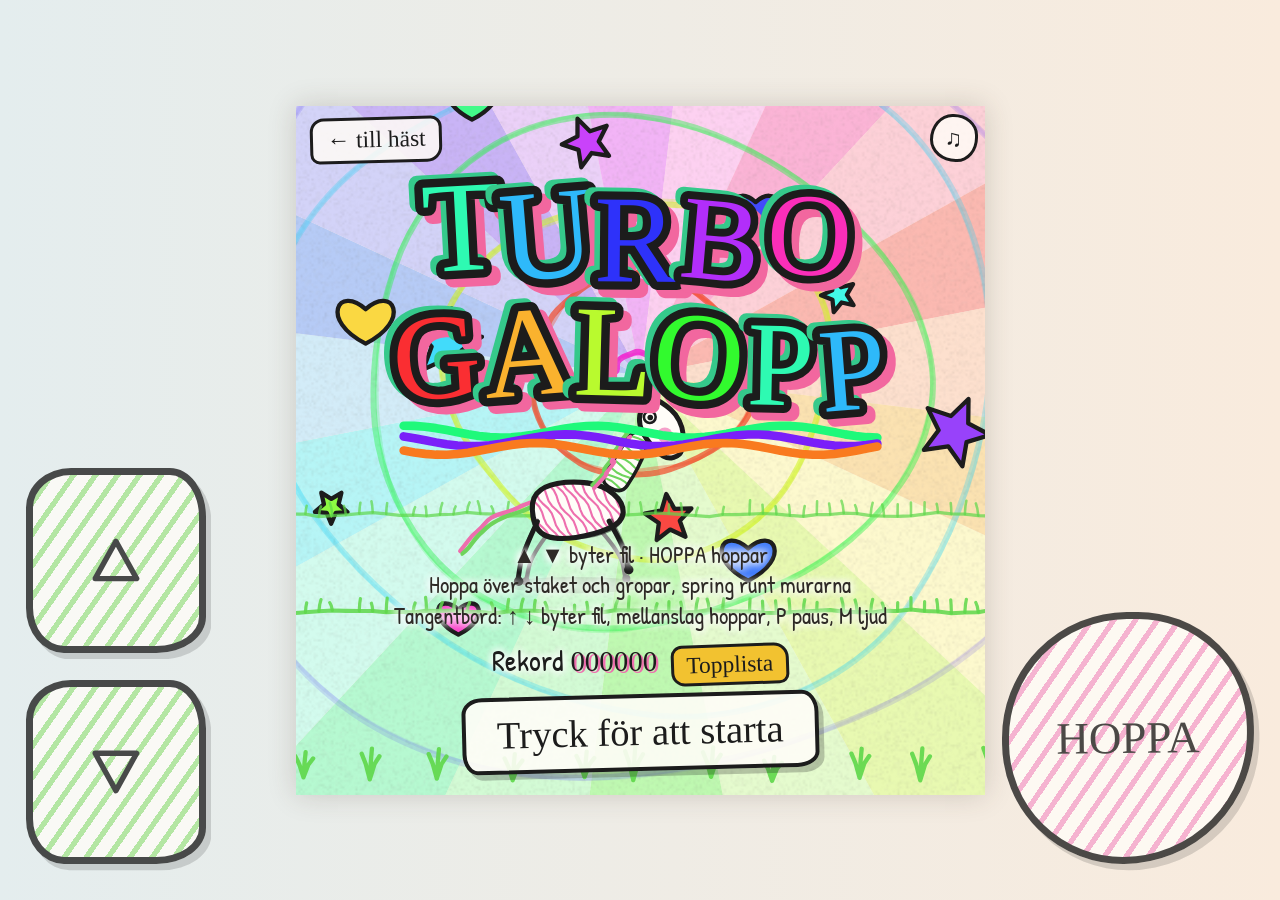
==== commit 753bd57f: "Topplistan: samma namn kan ha flera placeringar Varje inskickad runda blir en egen rad i stället för" ====
--- a/turbogalopp/index.html
+++ b/turbogalopp/index.html
@@ -562,17 +562,26 @@
   $('lbSend').disabled = false;
   if (can) { let n = ''; try { n = localStorage.getItem(KEY_NAME) || ''; } catch (e) {} $('lbName').value = n; }
 }
-function lbRender(list, top, me) {
+/* myId markerar just den inskickade rundan. Utan id (äldre Worker) markeras alla rader med spelarens namn. */
+function lbRender(list, top, me, myId, extra) {
   list.replaceChildren();
   if (!top || !top.length) { const li = document.createElement('li'); li.className = 'empty'; li.textContent = 'Inga resultat än. Bli först!'; list.append(li); return; }
   top.forEach((row, i) => {
     const li = document.createElement('li');
-    if (me && row.name.toLowerCase() === me.toLowerCase()) li.className = 'me';
+    const mine = myId != null && row.id != null ? row.id === myId : (me && row.name.toLowerCase() === me.toLowerCase());
+    if (mine) li.className = 'me';
     const r = document.createElement('span'); r.textContent = (i + 1) + '.';
     const n = document.createElement('span'); n.className = 'n'; n.textContent = row.name;
     const s = document.createElement('span'); s.className = 's'; s.textContent = pad6(row.score);
     li.append(r, n, s); list.append(li);
   });
+  if (extra) {  // egen placering under listan när den inte syns i den
+    const li = document.createElement('li'); li.className = 'me';
+    const r = document.createElement('span'); r.textContent = extra.rank + '.';
+    const n = document.createElement('span'); n.className = 'n'; n.textContent = extra.name;
+    const s = document.createElement('span'); s.className = 's'; s.textContent = pad6(extra.score);
+    li.append(r, n, s); list.append(li);
+  }
 }
 function lbMsg(text, err) { const m = $('lbMsg'); m.textContent = text; m.classList.toggle('err', Boolean(err)); m.classList.remove('hidden'); }
 $('lbForm').addEventListener('submit', e => {
@@ -588,7 +597,10 @@
       $('lbForm').classList.add('hidden'); $('lbName').blur();
       $('over').classList.add('lbmode');
       lbMsg(d.rank <= 10 ? `Plats ${d.rank} på topplistan!` : `Plats ${d.rank}. Kör igen och klättra!`);
-      lbRender($('lbTop'), (d.top || []).slice(0, 5), name); $('lbTop').classList.remove('hidden');
+      const top5 = (d.top || []).slice(0, 5);
+      const shown = d.id != null ? top5.some(r => r.id === d.id) : d.rank <= 5;
+      lbRender($('lbTop'), top5, name, d.id, shown ? null : { rank: d.rank, name, score });
+      $('lbTop').classList.remove('hidden');
       $('live').textContent = `Skickat. Du kom på plats ${d.rank}.`;
       overAt = performance.now();
       gc('spel/topplista', 'Turbogalopp: skickat till topplistan');
